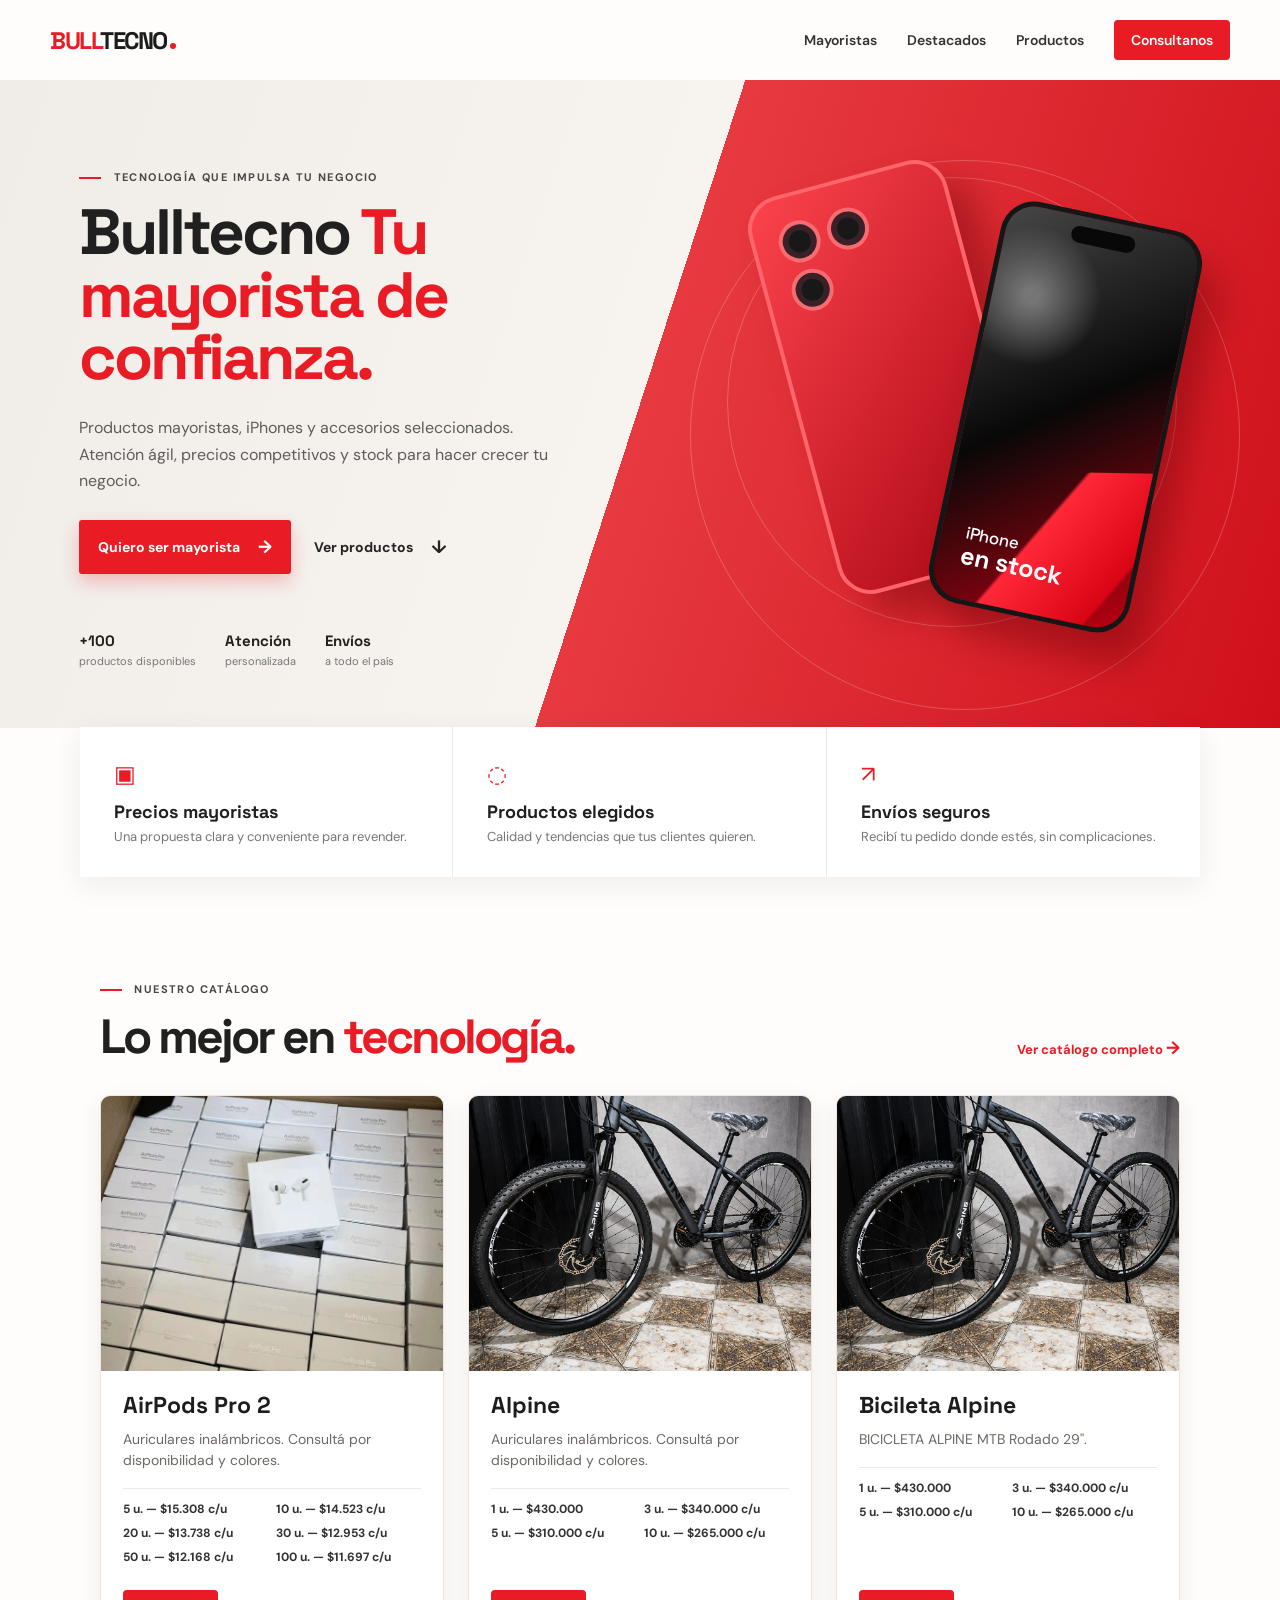
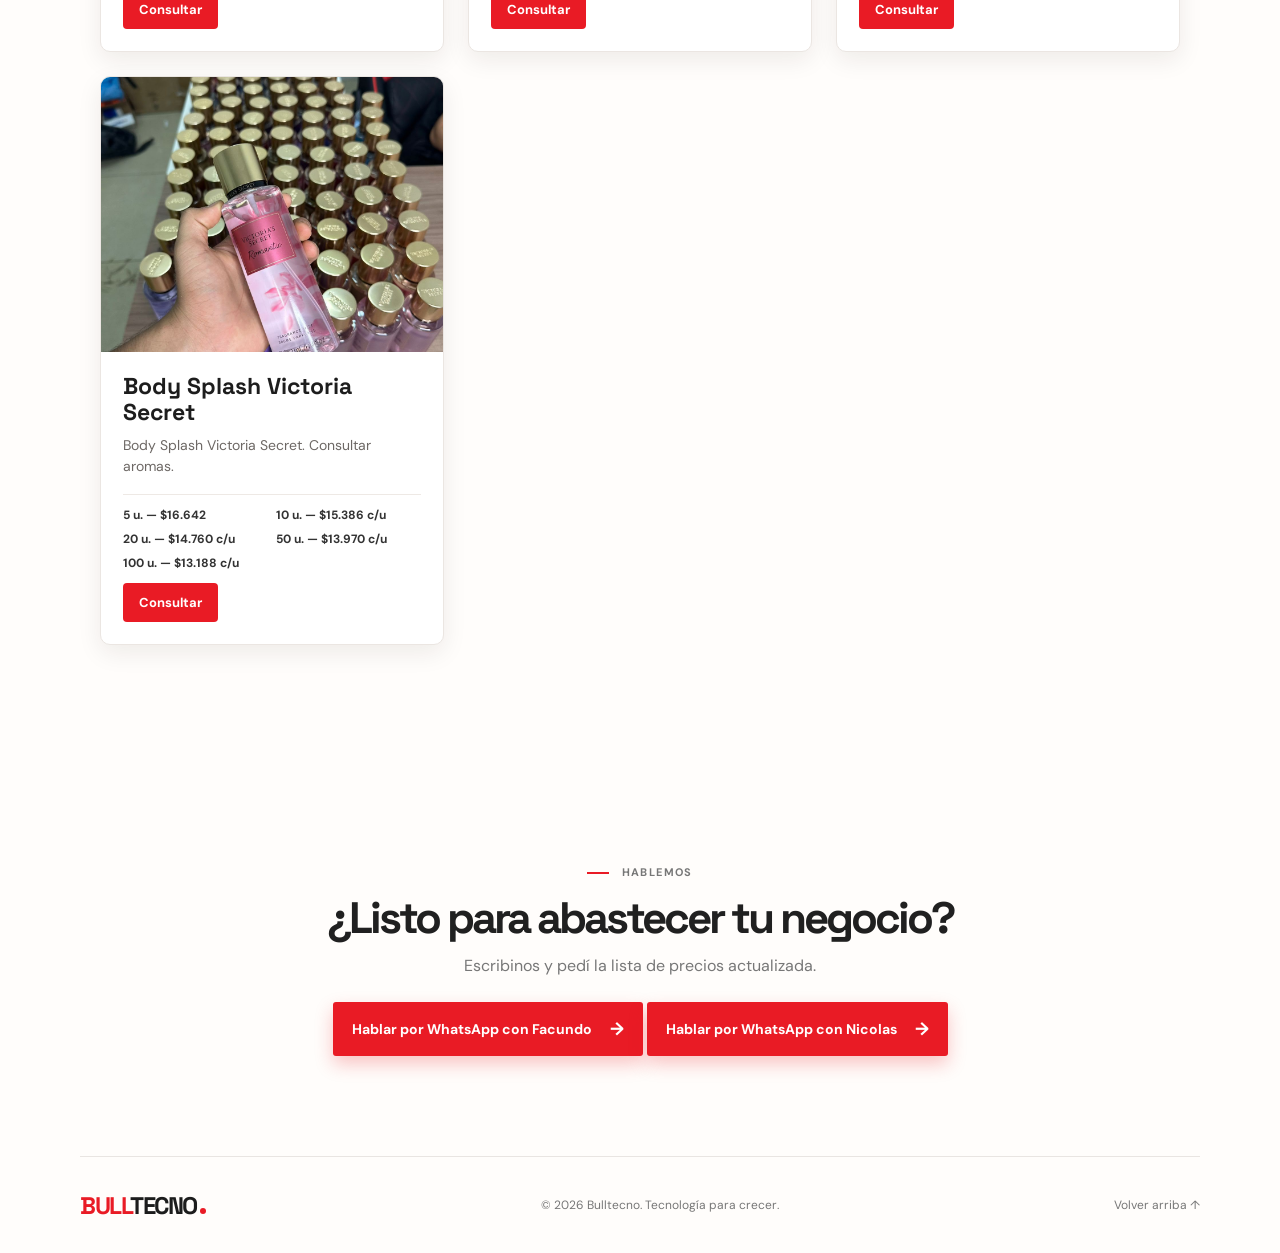
==== index.html @ eee0fa84 "Inicio pagina bultec" ====
<!doctype html>
<html lang="es">
  <head>
    <meta charset="UTF-8" />
    <meta name="viewport" content="width=device-width, initial-scale=1.0" />
    <meta name="description" content="Bulltecno: tecnología e iPhones para mayoristas." />
    <title>Bulltecno | Tecnología mayorista</title>
    <link rel="preconnect" href="https://fonts.googleapis.com" />
    <link rel="preconnect" href="https://fonts.gstatic.com" crossorigin />
    <link href="https://fonts.googleapis.com/css2?family=DM+Sans:wght@400;500;600;700&family=Space+Grotesk:wght@500;600;700&display=swap" rel="stylesheet" />
    <link rel="stylesheet" href="styles.css" />
    <style>
      .category-grid > .category { display: none; }
      .product-space-grid { display: grid; grid-template-columns: repeat(3, 1fr); gap: 18px; }
      .product-space { min-height: 285px; padding: 23px; position: relative; overflow: hidden; color: white; text-decoration: none; border-radius: 4px; }
      .red-space { background: #e91b25; } .dark-space { background: #222; } .light-space { background: #eee9e4; color: #202020; }
      .product-space > span { font: 600 13px "Space Grotesk"; opacity: .72; }
      .photo-space { position: absolute; right: 42px; top: 45px; width: 130px; height: 132px; border: 1px dashed currentColor; border-radius: 5px; display: grid; place-items: center; text-align: center; font: 700 12px/1.35 "Space Grotesk"; letter-spacing: .7px; opacity: .75; }
      .light-space .photo-space { background: #e4ded9; }
      .product-space h3 { font: 700 27px "Space Grotesk"; position: absolute; bottom: 51px; margin: 0; }
      .product-space p { position: absolute; bottom: 28px; margin: 0; font-size: 12px; opacity: .8; }
      .product-space b { position: absolute; right: 20px; bottom: 24px; font-size: 18px; }
      .large-placeholder { position: absolute; right: 17%; top: 93px; width: 250px; height: 230px; border: 2px dashed #ffffffb8; border-radius: 6px; display: grid; place-items: center; text-align: center; color: white; font: 500 17px/1.5 "Space Grotesk"; letter-spacing: 1px; z-index: 1; }
      .large-placeholder strong { font-size: 21px; }
      @media (max-width: 750px) { .product-space-grid { grid-template-columns: 1fr; } .product-space { min-height: 230px; } .large-placeholder { right: 17%; top: 53px; width: 205px; height: 190px; font-size: 14px; } .large-placeholder strong { font-size: 17px; } }
    </style>
    <style>
      /* Tarjetas amplias de productos: imagen a la izquierda, datos y precios a la derecha. */
      .product-space-grid {
        grid-template-columns: 1fr;
        gap: 28px;
      }

      .product-space {
        min-height: 390px;
        padding: 28px;
        display: grid;
        grid-template-columns: minmax(280px, 42%) 1fr;
        grid-template-rows: auto 1fr auto;
        column-gap: 34px;
        align-items: start;
        border-radius: 10px;
      }

      .product-space > span {
        position: absolute;
        top: 20px;
        left: 22px;
        z-index: 2;
        background: #ffffff24;
        padding: 5px 9px;
        border-radius: 100px;
      }

      .product-image,
      .product-space .photo-space {
        position: static;
        grid-column: 1;
        grid-row: 1 / -1;
        width: 100%;
        height: 334px;
        margin: 0;
        object-fit: cover;
        object-position: center;
        border: 0;
        border-radius: 7px;
      }

      .product-space .photo-space {
        display: grid;
        background: #ffffff12;
        border: 1px dashed currentColor;
        place-items: center;
      }

      .product-space h3 {
        position: static;
        grid-column: 2;
        grid-row: 1;
        margin: 8px 0 16px;
        font-size: clamp(28px, 3vw, 42px);
        line-height: 1.05;
      }

      .product-space p {
        position: static;
        grid-column: 2;
        grid-row: 2;
        align-self: start;
        margin: 0;
        font-size: 16px;
        line-height: 1.85;
        white-space: pre-line;
        opacity: .92;
      }

      .product-space b {
        position: static;
        grid-column: 2;
        grid-row: 3;
        align-self: end;
        justify-self: start;
        padding: 12px 15px;
        background: #ffffff;
        color: #202020;
        border-radius: 4px;
        font-size: 14px;
      }

      .light-space b { background: #202020; color: white; }

      @media (max-width: 700px) {
        .product-space {
          min-height: 0;
          grid-template-columns: 1fr;
          grid-template-rows: auto auto auto auto;
          gap: 16px;
          padding: 20px;
        }
        .product-image,
        .product-space .photo-space { grid-column: 1; grid-row: 1; height: 270px; }
        .product-space h3 { grid-column: 1; grid-row: 2; margin: 0; font-size: 30px; }
        .product-space p { grid-column: 1; grid-row: 3; font-size: 15px; }
        .product-space b { grid-column: 1; grid-row: 4; }
      }
    </style>
    <style>
      /* Catálogo en formato tienda: imagen arriba, información debajo. */
      .product-space-grid { display: none; }
      .product-catalog-grid { grid-column: 1 / -1; display: grid; grid-template-columns: repeat(3, minmax(0, 1fr)); gap: 24px; }
      .store-product-card { min-width: 0; background: white; border: 1px solid #ebe6e2; border-radius: 10px; overflow: hidden; box-shadow: 0 8px 24px rgba(37, 24, 18, .08); transition: transform .2s ease, box-shadow .2s ease; }
      .store-product-card:hover { transform: translateY(-5px); box-shadow: 0 14px 32px rgba(37, 24, 18, .14); }
      .store-product-image-wrap { height: 275px; background: #f3f0ed; overflow: hidden; }
      .store-product-image { width: 100%; height: 100%; display: block; object-fit: cover; object-position: center; }
      .store-product-body { min-height: 280px; padding: 22px; display: flex; flex-direction: column; align-items: flex-start; }
      .store-product-body h3 { margin: 0 0 10px; font: 700 23px/1.1 "Space Grotesk", sans-serif; color: #1d1d1d; }
      .store-product-description { margin: 0 0 17px; color: #6d6865; font-size: 14px; line-height: 1.5; }
      .store-product-prices { width: 100%; padding: 12px 0; border-top: 1px solid #eee9e5; display: grid; grid-template-columns: 1fr 1fr; gap: 8px; color: #333; font-size: 12px; font-weight: 700; }
      .store-product-button { margin-top: auto; display: inline-flex; padding: 11px 16px; border-radius: 4px; background: #e91b25; color: white; text-decoration: none; font-size: 13px; font-weight: 700; }
      .store-product-empty .store-product-image-wrap { display: grid; place-items: center; background: #f4efeb; }
      .store-product-placeholder { width: 150px; height: 150px; display: grid; place-items: center; border: 1px dashed #9b928d; border-radius: 6px; color: #746c67; text-align: center; font: 700 12px/1.35 "Space Grotesk", sans-serif; letter-spacing: .8px; }
      @media (max-width: 900px) { .product-catalog-grid { grid-template-columns: repeat(2, minmax(0, 1fr)); } }
      @media (max-width: 600px) { .product-catalog-grid { grid-template-columns: 1fr; gap: 18px; } .store-product-image-wrap { height: 300px; } }
    </style>
  </head>
  <body>
    <header class="header">
      <a class="logo" href="#inicio" aria-label="Bulltecno, inicio"><span>BULL</span>TECNO<i></i></a>
      <button class="menu-button" aria-label="Abrir menú" aria-expanded="false">☰</button>
      <nav class="nav" aria-label="Navegación principal">
        <a href="#mayoristas">Mayoristas</a>
        <a href="#iphones">Destacados</a>
        <a href="#productos">Productos</a>
        <a class="nav-cta" href="#contacto">Consultanos</a>
      </nav>
    </header>

    <main id="inicio">
      <section class="hero">
        <div class="hero-copy">
          <p class="eyebrow"><span></span> TECNOLOGÍA QUE IMPULSA TU NEGOCIO</p>
          <h1>Bulltecno <em>Tu mayorista de confianza.</em></h1>
          <p class="hero-text">Productos mayoristas, iPhones y accesorios seleccionados. Atención ágil, precios competitivos y stock para hacer crecer tu negocio.</p>
          <div class="hero-actions">
            <a class="button button-primary" href="#contacto">Quiero ser mayorista <b>→</b></a>
            <a class="button button-link" href="#iphones">Ver productos <b>↓</b></a>
          </div>
          <div class="hero-notes">
            <div><strong>+100</strong><span>productos disponibles</span></div>
            <div><strong>Atención</strong><span>personalizada</span></div>
            <div><strong>Envíos</strong><span>a todo el país</span></div>
          </div>
        </div>
        <div class="hero-product" aria-label="iPhone rojo">
          <div class="orbit orbit-one"></div><div class="orbit orbit-two"></div>
          <div class="phone phone-back"><span class="camera c1"></span><span class="camera c2"></span><span class="camera c3"></span></div>
          <div class="phone phone-front"><div class="island"></div><div class="screen-glow"></div><div class="phone-label">iPhone<br /><strong>en stock</strong></div></div>
        </div>
      </section>

      <section class="benefits" id="mayoristas">
        <article><span class="benefit-icon">▣</span><h2>Precios mayoristas</h2><p>Una propuesta clara y conveniente para revender.</p></article>
        <article><span class="benefit-icon">◌</span><h2>Productos elegidos</h2><p>Calidad y tendencias que tus clientes quieren.</p></article>
        <article><span class="benefit-icon">↗</span><h2>Envíos seguros</h2><p>Recibí tu pedido donde estés, sin complicaciones.</p></article>
      </section>

      <section class="catalog" id="productos">
        <div class="section-heading"><p class="eyebrow"><span></span> NUESTRO CATÁLOGO</p><h2>Lo mejor en <em>tecnología.</em></h2></div>
        <a class="all-link" href="#contacto">Ver catálogo completo <b>→</b></a>
        <div class="category-grid">
          <div class="product-catalog-grid">
            <article class="store-product-card">
              <div class="store-product-image-wrap"><img src="img/airpod.jpeg" alt="AirPods Pro 2" class="store-product-image" /></div>
              <div class="store-product-body">
                <h3>AirPods Pro 2</h3>
                <p class="store-product-description">Auriculares inalámbricos. Consultá por disponibilidad y colores.</p>
                <div class="store-product-prices">
                  <span>5 u. — $15.308 c/u</span><span>10 u. — $14.523 c/u</span><span>20 u. — $13.738 c/u</span><span>30 u. — $12.953 c/u</span><span>50 u. — $12.168 c/u</span><span>100 u. — $11.697 c/u</span>
                </div>
                <a class="store-product-button" href="#contacto">Consultar</a>
              </div>
            </article>

            <article class="store-product-card">
              <div class="store-product-image-wrap"><img src="img/Alpine.jpeg" alt="Alpine" class="store-product-image" /></div>
              <div class="store-product-body">
                <h3>Alpine</h3>
                <p class="store-product-description">Auriculares inalámbricos. Consultá por disponibilidad y colores.</p>
                <div class="store-product-prices">
                  <span>1 u. — $430.000</span><span>3 u. — $340.000 c/u</span><span>5 u. — $310.000 c/u</span><span>10 u. — $265.000 c/u</span>
                </div>
                <a class="store-product-button" href="#contacto">Consultar</a>
              </div>
            </article>

            <article class="store-product-card">
              <div class="store-product-image-wrap"><img src="img/Alpine.jpeg" alt="Alpine" class="store-product-image" /></div>
              <div class="store-product-body">
                <h3>Bicileta Alpine</h3>
                <p class="store-product-description">BICICLETA ALPINE MTB Rodado 29''.</p>
                <div class="store-product-prices">
                  <span>1 u. — $430.000</span><span>3 u. — $340.000 c/u</span><span>5 u. — $310.000 c/u</span><span>10 u. — $265.000 c/u</span>
                </div>
                <a class="store-product-button" href="#contacto">Consultar</a>
              </div>
            </article>
            
            <article class="store-product-card">
              <div class="store-product-image-wrap"><img src="img/body.jpeg" alt="Body Splash Victoria Secret" class="store-product-image" /></div>
              <div class="store-product-body">
                <h3>Body Splash Victoria Secret</h3>
                <p class="store-product-description">Body Splash Victoria Secret. Consultar aromas.</p>
                <div class="store-product-prices">
                  <span>5 u. — $16.642</span><span>10 u. — $15.386 c/u</span><span>20 u. — $14.760 c/u</span><span>50 u. — $13.970 c/u</span><span>100 u. — $13.188 c/u</span>
                </div>
                <a class="store-product-button" href="#contacto">Consultar</a>
              </div>
            </article>
          </div>
          <a class="category category-red" href="#iphones"><span class="category-number">01</span><div class="mini-phone"><i></i><i></i></div><h3>iPhones</h3><p>Modelos nuevos y usados</p><b>Explorar →</b></a>
          <a class="category category-dark" href="#contacto"><span class="category-number">02</span><div class="buds"><i></i><i></i></div><h3>Accesorios</h3><p>Todo para complementar</p><b>Explorar →</b></a>
          <a class="category category-light" href="#contacto"><span class="category-number">03</span><div class="watch">12:45</div><h3>Smartwatch</h3><p>Estilo y conectividad</p><b>Explorar →</b></a>
        </div>
      </section>


      <section class="contact" id="contacto">
        <p class="eyebrow"><span></span> HABLEMOS</p>
        <h2>¿Listo para abastecer tu negocio?</h2>
        <p>Escribinos y pedí la lista de precios actualizada.</p>
        <a class="button button-primary" href="https://wa.me/5493794638380" target="_blank" rel="noopener">Hablar por WhatsApp con Facundo <b>→</b></a>
        <a class="button button-primary" href="https://wa.me/5493794949990" target="_blank" rel="noopener">Hablar por WhatsApp con Nicolas <b>→</b></a>
      </section>
    </main>

    <footer><a class="logo" href="#inicio"><span>BULL</span>TECNO<i></i></a><p>© 2026 Bulltecno. Tecnología para crecer.</p><a href="#inicio">Volver arriba ↑</a></footer>
    <script src="script.js"></script>
  </body>
</html>
---- styles.css ----
:root{--red:#e91b25;--black:#121212;--ink:#202020;--paper:#fffdfb;--soft:#f4f1ee}*{box-sizing:border-box}html{scroll-behavior:smooth}body{margin:0;font-family:"DM Sans",sans-serif;color:var(--ink);background:var(--paper)}.header{height:80px;display:flex;align-items:center;justify-content:space-between;max-width:1240px;margin:auto;padding:0 30px}.logo{font:700 24px "Space Grotesk",sans-serif;color:#1c1c1c;text-decoration:none;letter-spacing:-1.5px;position:relative}.logo span{color:var(--red)}.logo i{width:6px;height:6px;background:var(--red);border-radius:100%;display:inline-block;margin-left:3px}.nav{display:flex;gap:30px;align-items:center}.nav a{font-size:14px;text-decoration:none;color:#333;font-weight:600}.nav .nav-cta{padding:11px 17px;background:var(--red);color:white;border-radius:4px}.menu-button{display:none;border:0;background:transparent;font-size:25px}.hero{min-height:560px;display:grid;grid-template-columns:1.03fr .97fr;overflow:hidden;background:linear-gradient(108deg,#f0ece8 0%,#f7f4f0 50%,#e73a40 50%,#cf101b 100%)}.hero-copy{max-width:610px;justify-self:end;padding:90px 90px 60px 30px}.eyebrow{font-size:11px;letter-spacing:1.4px;font-weight:700;margin:0 0 17px;color:#484848}.eyebrow span{width:22px;height:2px;background:var(--red);display:inline-block;vertical-align:middle;margin-right:8px}.hero h1,.section-heading h2,.iphone-copy h2,.contact h2{font:700 clamp(42px,5vw,70px)/.98 "Space Grotesk",sans-serif;letter-spacing:-3px;margin:0}.hero h1 em,.section-heading em,.iphone-copy em{font-style:normal;color:var(--red)}.hero-text{max-width:475px;color:#5e5c5b;line-height:1.65;font-size:16px;margin:26px 0}.hero-actions{display:flex;align-items:center;gap:23px}.button{display:inline-flex;align-items:center;gap:18px;text-decoration:none;font-weight:700;font-size:14px;padding:15px 19px;border-radius:3px}.button b,.all-link b,.category b{font-size:18px}.button-primary{background:var(--red);color:white;box-shadow:0 8px 18px #e91b2540}.button-link{color:#242424;padding-left:0}.hero-notes{display:flex;gap:29px;margin-top:57px}.hero-notes div{display:grid;gap:4px}.hero-notes strong{font:700 15px "Space Grotesk"}.hero-notes span{font-size:11px;color:#777}.hero-product{position:relative;min-height:560px}.orbit{position:absolute;border:1px solid #ffffff36;border-radius:50%;left:11%;top:15%;width:450px;height:450px}.orbit-two{inset:80px auto auto 5%;width:550px;height:550px}.phone{position:absolute;border-radius:34px;width:205px;height:410px;box-shadow:22px 27px 35px #64000766}.phone-back{background:linear-gradient(135deg,#fb434c,#a80412);transform:rotate(-15deg);top:92px;left:21%;border:4px solid #ff656a}.phone-front{background:linear-gradient(140deg,#242424,#050505);transform:rotate(12deg);top:132px;left:49%;border:5px solid #161616;overflow:hidden}.phone-front:after{content:"";position:absolute;width:150%;height:55%;left:-30%;bottom:-20%;background:linear-gradient(130deg,transparent 44%,#ff2839 45%,#d90414 70%,transparent 71%);transform:rotate(-11deg)}.island{position:absolute;top:10px;left:65px;width:65px;height:17px;background:#080808;border-radius:20px;z-index:1}.screen-glow{height:100%;background:radial-gradient(circle at 20% 22%,#767676 0 2%,transparent 20%),linear-gradient(145deg,#474747,#080808 48%,#ba0011)}.phone-label{z-index:2;position:absolute;left:24px;bottom:30px;color:white;font:500 17px/1.1 "Space Grotesk"}.phone-label strong{font-size:25px}.camera{position:absolute;width:42px;height:42px;border:4px solid #f86b70;border-radius:50%;background:#181818;box-shadow:inset 0 0 0 6px #392127}.c1{left:23px;top:25px}.c2{left:73px;top:25px}.c3{left:23px;top:75px}.stock-chip{position:absolute;z-index:3;bottom:89px;left:13%;padding:11px 15px;background:white;border-radius:3px;font-size:12px;font-weight:700;box-shadow:0 10px 25px #56000a55}.stock-chip span{color:#15a657;margin-right:5px}.benefits{max-width:1120px;margin:-1px auto 0;background:white;display:grid;grid-template-columns:repeat(3,1fr);box-shadow:0 8px 28px #23120812}.benefits article{padding:32px 34px;border-right:1px solid #ece9e7}.benefits article:last-child{border:0}.benefit-icon{font-size:23px;color:var(--red)}.benefits h2{font:700 18px "Space Grotesk";margin:11px 0 5px}.benefits p{margin:0;color:#777;font-size:13px}.catalog{max-width:1120px;margin:105px auto;padding:0 20px;display:grid;grid-template-columns:1fr auto;gap:35px}.section-heading h2{font-size:48px}.all-link{align-self:end;text-decoration:none;color:var(--red);font-weight:700;font-size:13px}.category-grid{grid-column:1/-1;display:grid;grid-template-columns:repeat(3,1fr);gap:18px}.category{min-height:285px;padding:23px;position:relative;overflow:hidden;color:white;text-decoration:none;border-radius:4px}.category-red{background:var(--red)}.category-dark{background:#222}.category-light{background:#eee9e4;color:#202020}.category-number{font:600 13px "Space Grotesk";opacity:.72}.category h3{font:700 27px "Space Grotesk";position:absolute;bottom:51px;margin:0}.category p{position:absolute;bottom:28px;margin:0;font-size:12px;opacity:.8}.category b{position:absolute;right:20px;bottom:24px}.mini-phone{position:absolute;right:55px;top:40px;width:90px;height:167px;border:4px solid #ff888d;border-radius:17px;background:#b40613;transform:rotate(14deg)}.mini-phone i{position:absolute;width:27px;height:27px;border:3px solid #ff7e85;background:#241819;border-radius:50%;left:11px;top:11px}.mini-phone i+ i{left:44px}.buds i{position:absolute;width:46px;height:93px;border-radius:25px 25px 19px 19px;background:#f4f4f4;right:101px;top:54px;transform:rotate(20deg)}.buds i+i{right:52px;top:41px;transform:rotate(-19deg)}.watch{position:absolute;right:71px;top:75px;background:#151515;color:#f2f2f2;border:9px solid #cd443d;width:99px;height:110px;border-radius:26px;text-align:center;padding-top:35px;font:700 19px "Space Grotesk"}.iphone-section{background:#181818;min-height:440px;display:grid;grid-template-columns:1fr 1fr;color:white}.iphone-visual{position:relative;overflow:hidden}.circle{position:absolute;width:410px;height:410px;border-radius:50%;background:var(--red);right:10%;top:35px}.small-phone{position:absolute;width:165px;height:326px;right:23%;top:56px;background:linear-gradient(145deg,#f63c46,#a70210);border:4px solid #ff777c;border-radius:29px;transform:rotate(13deg);box-shadow:25px 20px 25px #0007}.small-phone i{width:36px;height:36px;position:absolute;left:21px;top:21px;border:4px solid #ff777c;background:#222;border-radius:50%}.small-phone i+i{left:64px}.iphone-copy{padding:78px 20px 64px;max-width:520px}.eyebrow.light{color:#d3d3d3}.iphone-copy .eyebrow span{background:white}.iphone-copy h2{font-size:48px}.iphone-copy h2 em{color:#ff444c}.iphone-copy>p:not(.eyebrow){color:#b9b9b9;line-height:1.65;max-width:440px;margin:22px 0}.button-white{background:white;color:#242424}.contact{text-align:center;padding:100px 20px}.contact .eyebrow{margin-bottom:18px}.contact h2{font-size:44px}.contact>p{color:#777;margin:15px 0 26px}.contact small{display:block;color:#999;font-size:10px;margin-top:19px}footer{max-width:1120px;margin:auto;border-top:1px solid #e9e5e2;padding:28px 0;display:flex;justify-content:space-between;align-items:center}footer p,footer>a:last-child{color:#777;font-size:12px;text-decoration:none}@media(max-width:750px){.header{height:65px;padding:0 20px}.nav{display:none;position:absolute;top:64px;left:0;right:0;background:white;z-index:10;padding:22px;box-shadow:0 8px 15px #0002;flex-direction:column;align-items:stretch;gap:18px}.nav.open{display:flex}.menu-button{display:block}.hero{grid-template-columns:1fr;background:linear-gradient(155deg,#f0ece8 0%,#f7f4f0 65%,#e73a40 65%)}.hero-copy{padding:65px 25px 40px;justify-self:start}.hero h1{font-size:49px}.hero-product{min-height:400px}.phone{transform:scale(.82) rotate(-15deg);transform-origin:top left}.phone-front{transform:scale(.82) rotate(12deg);transform-origin:top left;left:47%}.orbit{left:0}.orbit-two{left:-12%}.stock-chip{bottom:35px}.benefits{margin:0;grid-template-columns:1fr}.benefits article{padding:24px;border-bottom:1px solid #ece9e7;border-right:0}.catalog{margin:70px auto;grid-template-columns:1fr}.section-heading h2{font-size:39px}.all-link{align-self:start}.category-grid{grid-template-columns:1fr}.category{min-height:230px}.iphone-section{grid-template-columns:1fr}.iphone-visual{height:315px;order:2}.iphone-copy{padding:62px 25px}.iphone-copy h2,.contact h2{font-size:39px}.circle{width:300px;height:300px;top:27px}.small-phone{top:38px;right:22%;transform:scale(.8) rotate(13deg);transform-origin:top left}footer{margin:0 20px;gap:12px;flex-wrap:wrap}.hero-notes{gap:18px;margin-top:40px}}
.product-image {
  position: absolute;
  right: 23px;
  top: 27px;
  width: 480px;
  height: 480px;
  object-fit: contain;
  object-position: center;
  border-radius: 5px;
}
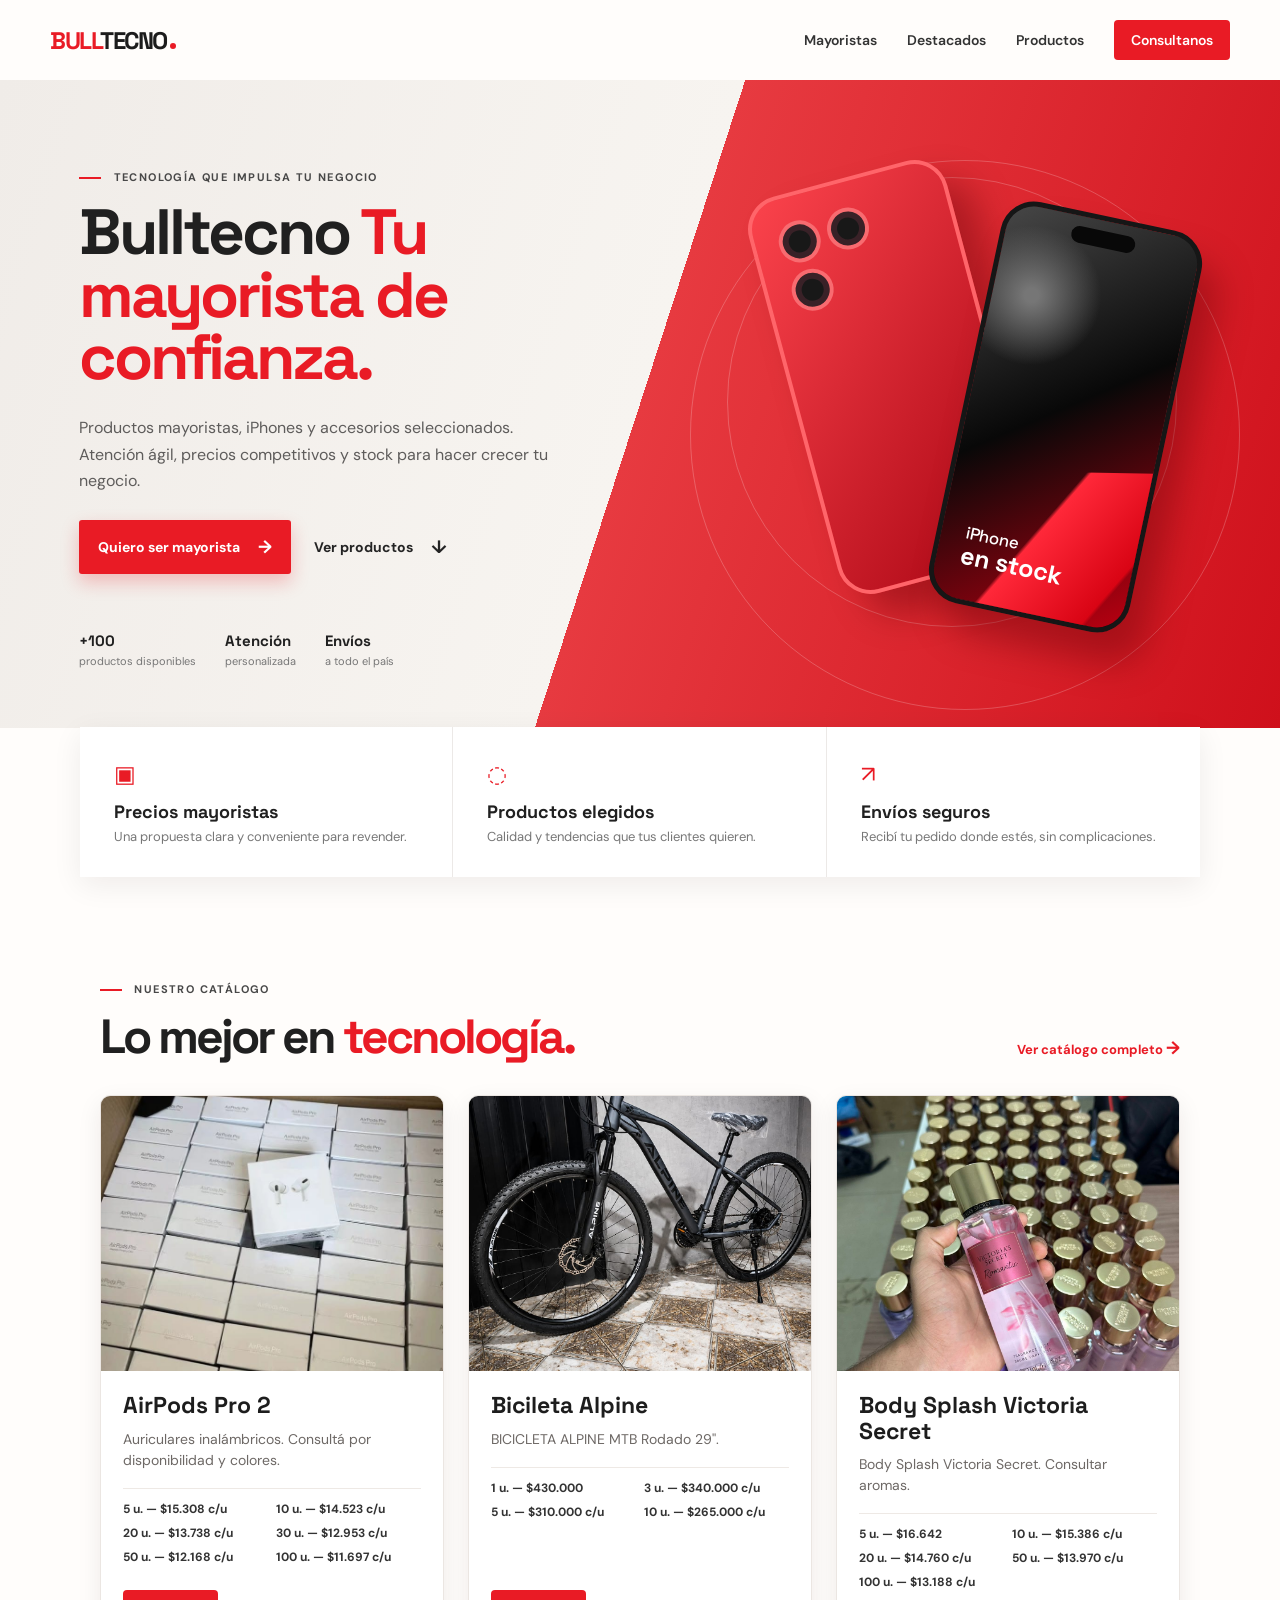
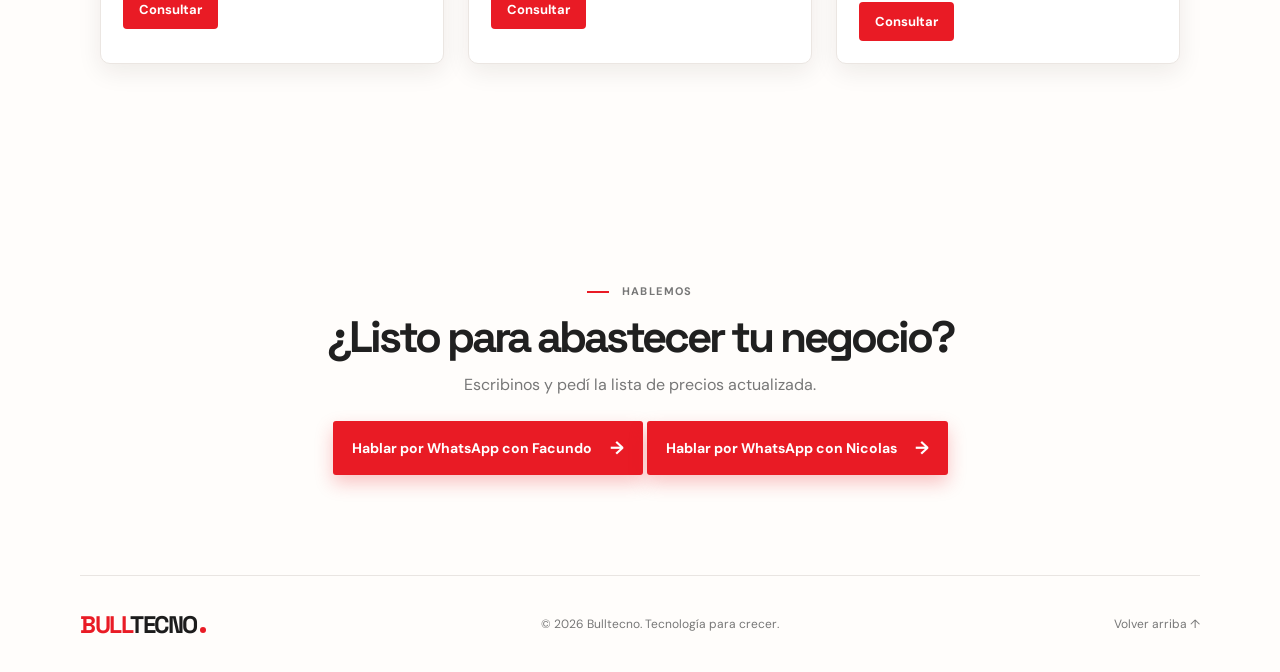
==== commit a8edc9e2: ""productos"" ====
--- a/index.html
+++ b/index.html
@@ -204,18 +204,6 @@
             <article class="store-product-card">
               <div class="store-product-image-wrap"><img src="img/Alpine.jpeg" alt="Alpine" class="store-product-image" /></div>
               <div class="store-product-body">
-                <h3>Alpine</h3>
-                <p class="store-product-description">Auriculares inalámbricos. Consultá por disponibilidad y colores.</p>
-                <div class="store-product-prices">
-                  <span>1 u. — $430.000</span><span>3 u. — $340.000 c/u</span><span>5 u. — $310.000 c/u</span><span>10 u. — $265.000 c/u</span>
-                </div>
-                <a class="store-product-button" href="#contacto">Consultar</a>
-              </div>
-            </article>
-
-            <article class="store-product-card">
-              <div class="store-product-image-wrap"><img src="img/Alpine.jpeg" alt="Alpine" class="store-product-image" /></div>
-              <div class="store-product-body">
                 <h3>Bicileta Alpine</h3>
                 <p class="store-product-description">BICICLETA ALPINE MTB Rodado 29''.</p>
                 <div class="store-product-prices">
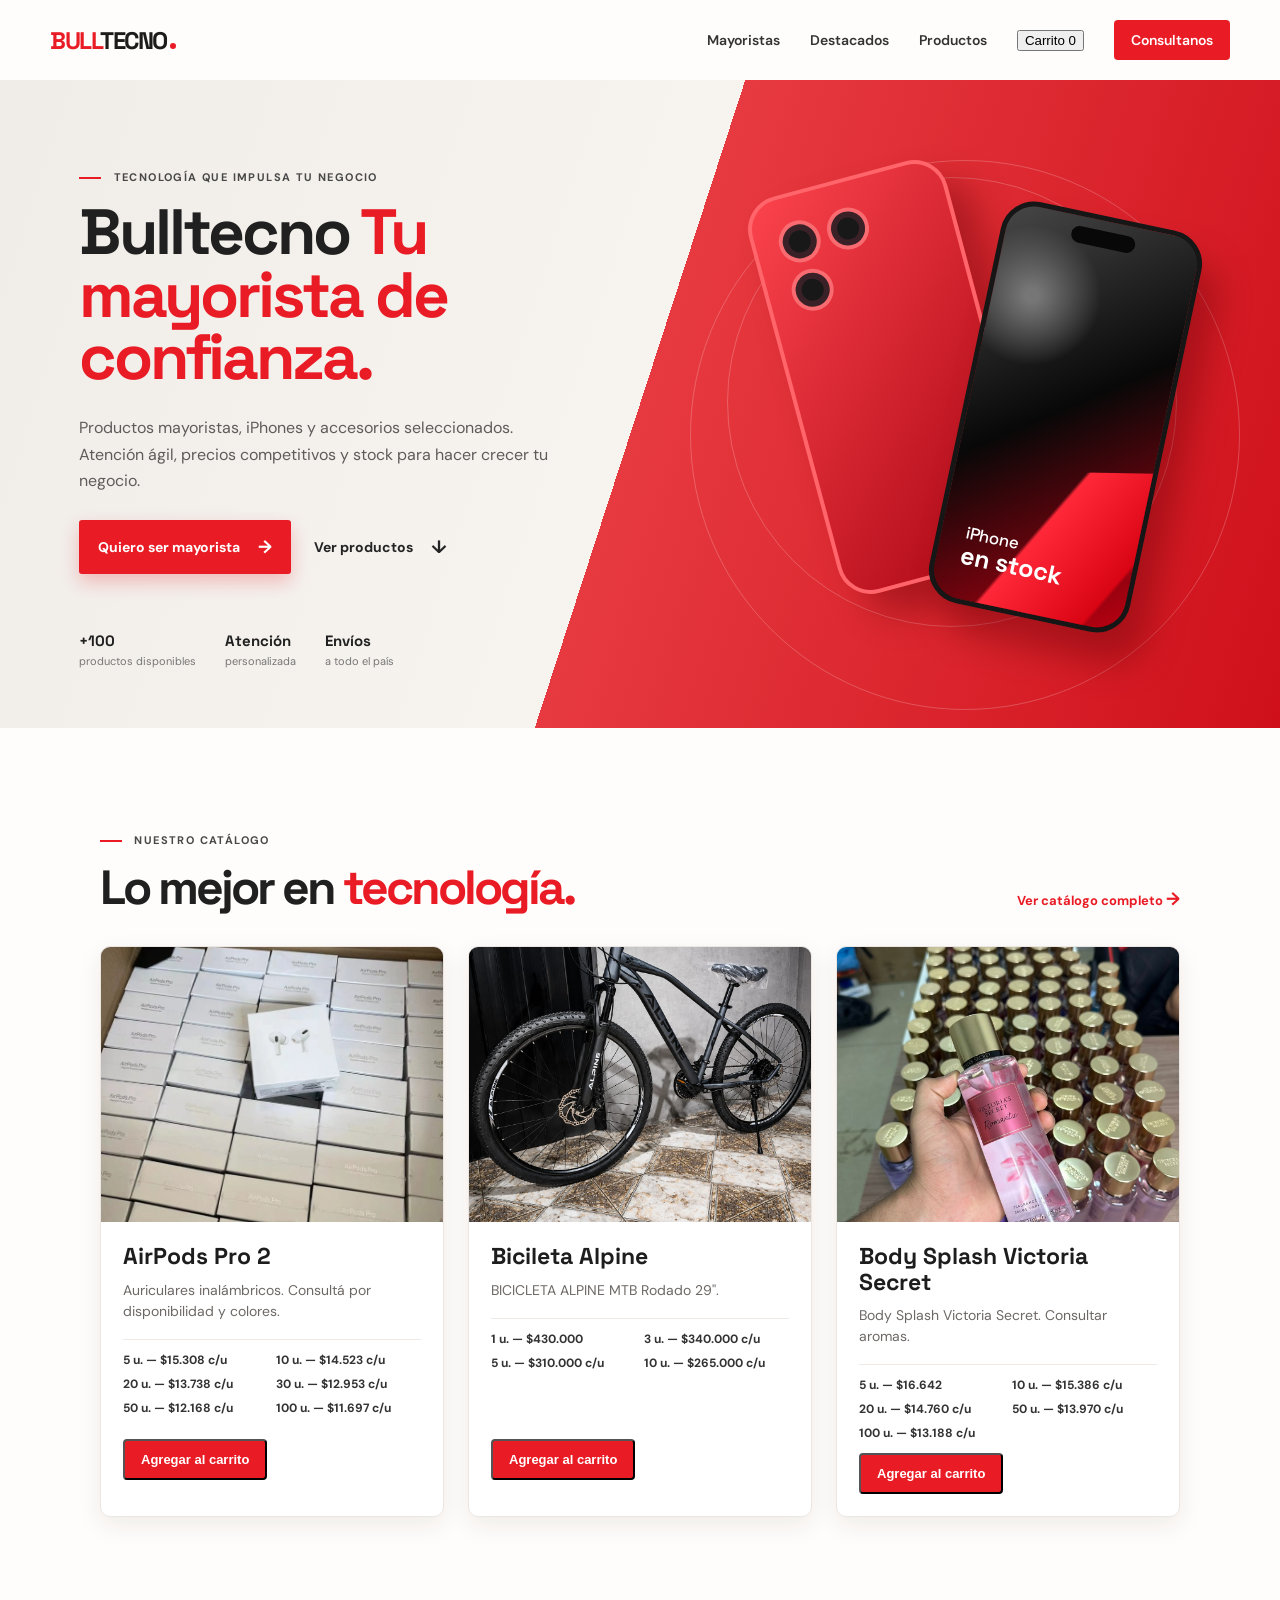
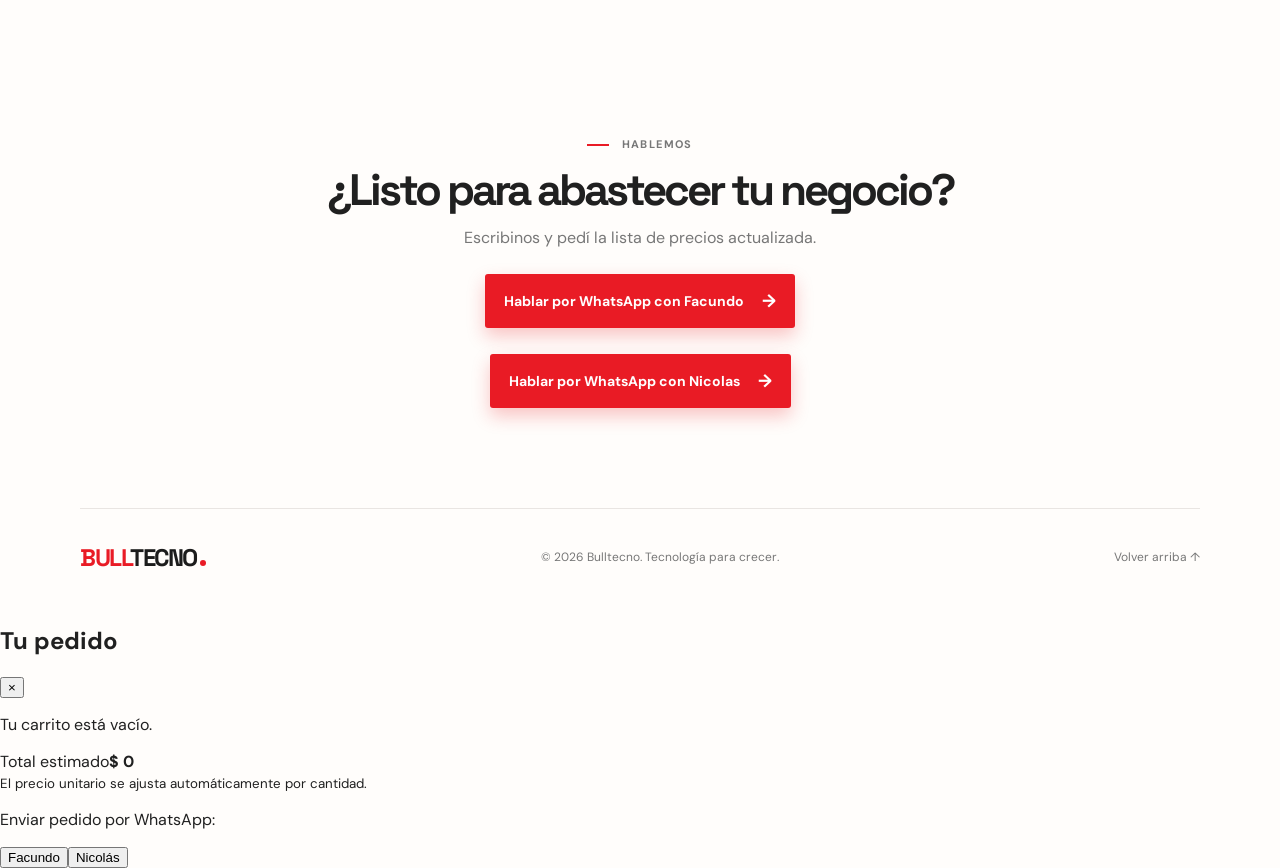
==== commit bebafdb4: "carrito" ====
--- a/index.html
+++ b/index.html
@@ -151,6 +151,7 @@
         <a href="#mayoristas">Mayoristas</a>
         <a href="#iphones">Destacados</a>
         <a href="#productos">Productos</a>
+        <button class="cart-trigger" id="cart-trigger" type="button" aria-label="Abrir carrito">Carrito <span id="cart-count">0</span></button>
         <a class="nav-cta" href="#contacto">Consultanos</a>
       </nav>
     </header>
@@ -178,12 +179,6 @@
         </div>
       </section>
 
-      <section class="benefits" id="mayoristas">
-        <article><span class="benefit-icon">▣</span><h2>Precios mayoristas</h2><p>Una propuesta clara y conveniente para revender.</p></article>
-        <article><span class="benefit-icon">◌</span><h2>Productos elegidos</h2><p>Calidad y tendencias que tus clientes quieren.</p></article>
-        <article><span class="benefit-icon">↗</span><h2>Envíos seguros</h2><p>Recibí tu pedido donde estés, sin complicaciones.</p></article>
-      </section>
-
       <section class="catalog" id="productos">
         <div class="section-heading"><p class="eyebrow"><span></span> NUESTRO CATÁLOGO</p><h2>Lo mejor en <em>tecnología.</em></h2></div>
         <a class="all-link" href="#contacto">Ver catálogo completo <b>→</b></a>
@@ -197,7 +192,7 @@
                 <div class="store-product-prices">
                   <span>5 u. — $15.308 c/u</span><span>10 u. — $14.523 c/u</span><span>20 u. — $13.738 c/u</span><span>30 u. — $12.953 c/u</span><span>50 u. — $12.168 c/u</span><span>100 u. — $11.697 c/u</span>
                 </div>
-                <a class="store-product-button" href="#contacto">Consultar</a>
+                <button class="store-product-button add-to-cart" type="button" data-product="AirPods Pro 2" data-minimum="5" data-prices="5:15308,10:14523,20:13738,30:12953,50:12168,100:11697">Agregar al carrito</button>
               </div>
             </article>
 
@@ -209,7 +204,7 @@
                 <div class="store-product-prices">
                   <span>1 u. — $430.000</span><span>3 u. — $340.000 c/u</span><span>5 u. — $310.000 c/u</span><span>10 u. — $265.000 c/u</span>
                 </div>
-                <a class="store-product-button" href="#contacto">Consultar</a>
+                <button class="store-product-button add-to-cart" type="button" data-product="Bicicleta Alpine" data-minimum="1" data-prices="1:430000,3:340000,5:310000,10:265000">Agregar al carrito</button>
               </div>
             </article>
             
@@ -221,7 +216,7 @@
                 <div class="store-product-prices">
                   <span>5 u. — $16.642</span><span>10 u. — $15.386 c/u</span><span>20 u. — $14.760 c/u</span><span>50 u. — $13.970 c/u</span><span>100 u. — $13.188 c/u</span>
                 </div>
-                <a class="store-product-button" href="#contacto">Consultar</a>
+                <button class="store-product-button add-to-cart" type="button" data-product="Body Splash Victoria Secret" data-minimum="5" data-prices="5:16642,10:15386,20:14760,50:13970,100:13188">Agregar al carrito</button>
               </div>
             </article>
           </div>
@@ -237,11 +232,19 @@
         <h2>¿Listo para abastecer tu negocio?</h2>
         <p>Escribinos y pedí la lista de precios actualizada.</p>
         <a class="button button-primary" href="https://wa.me/5493794638380" target="_blank" rel="noopener">Hablar por WhatsApp con Facundo <b>→</b></a>
+        <p></p>
         <a class="button button-primary" href="https://wa.me/5493794949990" target="_blank" rel="noopener">Hablar por WhatsApp con Nicolas <b>→</b></a>
       </section>
     </main>
 
     <footer><a class="logo" href="#inicio"><span>BULL</span>TECNO<i></i></a><p>© 2026 Bulltecno. Tecnología para crecer.</p><a href="#inicio">Volver arriba ↑</a></footer>
+    <aside class="cart-panel" id="cart-panel" aria-hidden="true" aria-label="Carrito de compra">
+      <div class="cart-panel-header"><h2>Tu pedido</h2><button class="cart-close" id="cart-close" type="button" aria-label="Cerrar carrito">×</button></div>
+      <div class="cart-items" id="cart-items"><p class="cart-empty">Tu carrito está vacío.</p></div>
+      <div class="cart-summary"><div><span>Total estimado</span><strong id="cart-total">$0</strong></div><small>El precio unitario se ajusta automáticamente por cantidad.</small></div>
+      <div class="cart-checkout"><p>Enviar pedido por WhatsApp:</p><button class="checkout-button" type="button" data-phone="5493794638380">Facundo</button><button class="checkout-button checkout-secondary" type="button" data-phone="5493794949990">Nicolás</button></div>
+    </aside>
+    <div class="cart-overlay" id="cart-overlay"></div>
     <script src="script.js"></script>
   </body>
 </html>
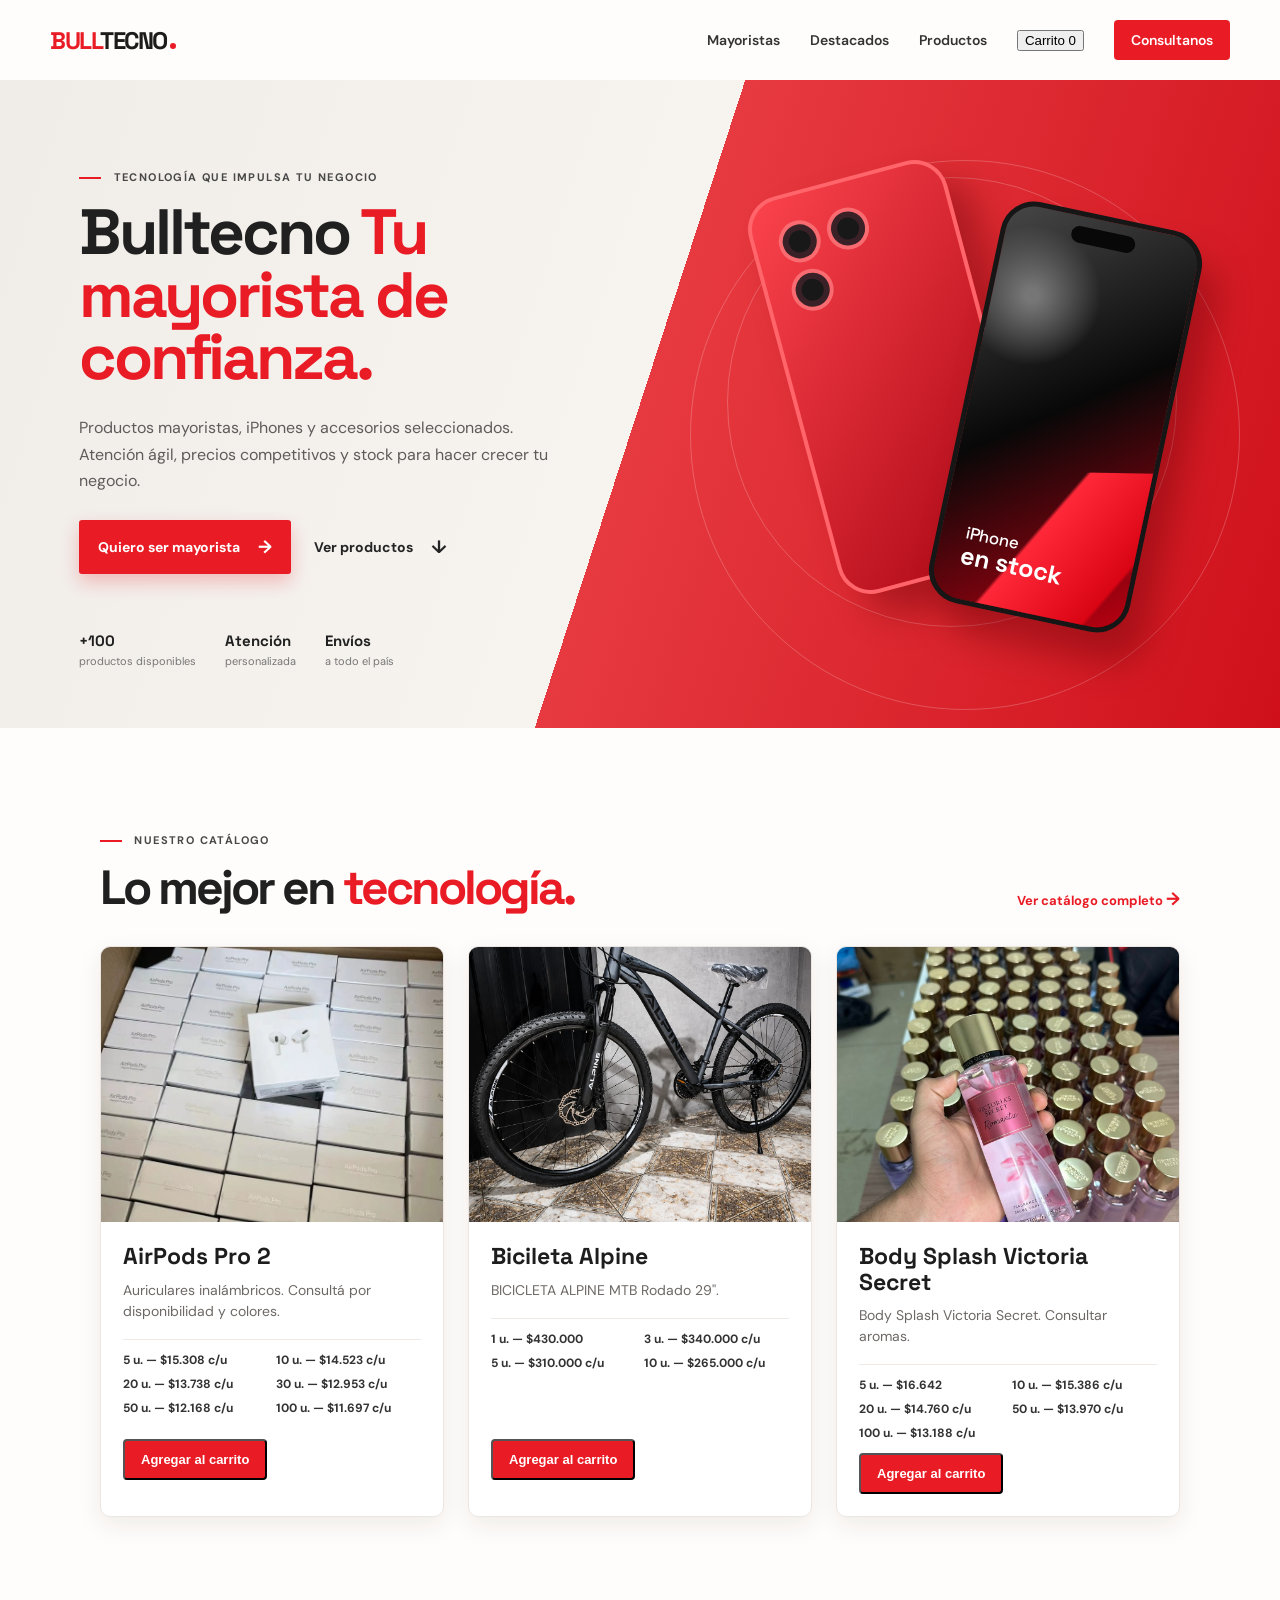
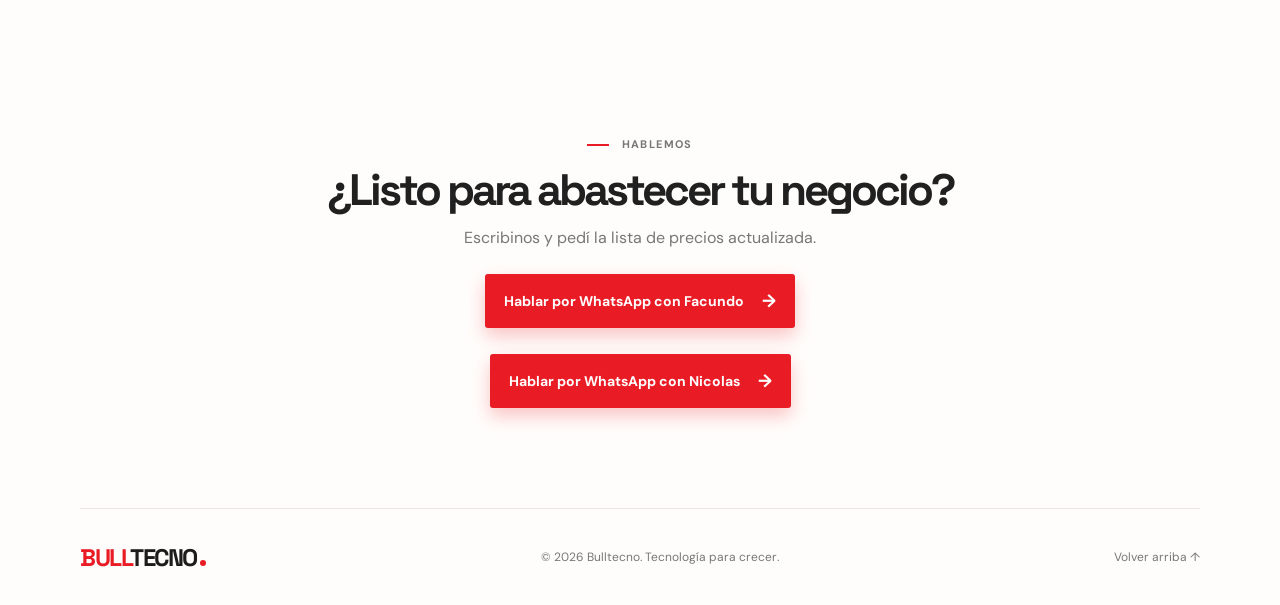
==== commit 99c27743: "carrito arreglado" ====
--- a/index.html
+++ b/index.html
@@ -142,6 +142,11 @@
       @media (max-width: 900px) { .product-catalog-grid { grid-template-columns: repeat(2, minmax(0, 1fr)); } }
       @media (max-width: 600px) { .product-catalog-grid { grid-template-columns: 1fr; gap: 18px; } .store-product-image-wrap { height: 300px; } }
     </style>
+    <style>
+      .cart-modal-overlay{position:fixed;inset:0;z-index:90;background:rgba(18,18,18,.52);opacity:0;visibility:hidden;transition:.2s ease}.cart-modal-overlay.is-open{opacity:1;visibility:visible}
+      .cart-modal{position:fixed;z-index:91;left:50%;top:50%;width:min(520px,calc(100% - 28px));max-height:min(730px,calc(100dvh - 28px));padding:24px;background:#fffdfb;border-radius:10px;box-shadow:0 24px 60px #0005;display:flex;flex-direction:column;transform:translate(-50%,-46%);opacity:0;visibility:hidden;transition:.2s ease}.cart-modal.is-open{transform:translate(-50%,-50%);opacity:1;visibility:visible}
+      .cart-modal-header{display:flex;align-items:center;justify-content:space-between;padding-bottom:16px;border-bottom:1px solid #e9e4e1}.cart-modal-header p{margin:0;color:#e91b25;font-size:10px;letter-spacing:1.2px;font-weight:700}.cart-modal-header h2{margin:3px 0 0;font:700 27px "Space Grotesk",sans-serif}.cart-modal-close{border:0;background:transparent;font-size:31px;line-height:1;cursor:pointer;color:#333}.cart-modal-items{overflow:auto;min-height:120px;padding:6px 0}.cart-empty{text-align:center;color:#777;margin:47px 0}.cart-item{display:grid;grid-template-columns:1fr auto;gap:10px;padding:15px 0;border-bottom:1px solid #eee9e5}.cart-item h3{margin:0 0 5px;font:700 16px "Space Grotesk",sans-serif}.cart-item-price{font-size:12px;color:#777}.cart-remove{border:0;background:transparent;color:#b82a31;cursor:pointer;font:700 12px "DM Sans",sans-serif}.cart-quantity{display:inline-flex;align-items:center;gap:8px;margin-top:10px;padding:3px;border:1px solid #ddd6d2;border-radius:4px}.cart-quantity button{width:25px;height:25px;border:0;border-radius:3px;background:#f3efeb;cursor:pointer;font-size:17px}.cart-quantity span{min-width:23px;text-align:center;font-size:13px;font-weight:700}.cart-modal-total{padding:16px 0;border-top:1px solid #e9e4e1}.cart-modal-total span{font-size:14px}.cart-modal-total strong{float:right;color:#e91b25;font:700 23px "Space Grotesk",sans-serif}.cart-modal-total small{display:block;clear:both;padding-top:7px;color:#777;font-size:11px}.cart-modal-actions{border-top:1px solid #e9e4e1;padding-top:15px}.cart-modal-actions p{margin:0 0 7px;font-size:13px;font-weight:700}.checkout-button{width:100%;margin-top:8px;border:0;border-radius:4px;padding:13px;background:#e91b25;color:white;cursor:pointer;font:700 14px "DM Sans",sans-serif}.checkout-secondary{background:#202020}.add-toast{position:fixed;z-index:100;left:50%;bottom:24px;display:flex;align-items:center;gap:10px;padding:13px 16px;background:#202020;color:white;border-radius:5px;box-shadow:0 10px 30px #0004;font-size:14px;transform:translate(-50%,120px);opacity:0;transition:.22s ease}.add-toast.is-visible{transform:translate(-50%,0);opacity:1}.add-toast button{border:0;background:transparent;color:#ff7a80;cursor:pointer;font:700 13px "DM Sans",sans-serif}@media(max-width:520px){.cart-modal{padding:19px}.add-toast{width:calc(100% - 28px);justify-content:space-between;bottom:14px}}
+    </style>
   </head>
   <body>
     <header class="header">
@@ -151,7 +156,7 @@
         <a href="#mayoristas">Mayoristas</a>
         <a href="#iphones">Destacados</a>
         <a href="#productos">Productos</a>
-        <button class="cart-trigger" id="cart-trigger" type="button" aria-label="Abrir carrito">Carrito <span id="cart-count">0</span></button>
+        <button class="cart-trigger" id="cart-trigger" type="button" aria-label="Ver carrito">Carrito <span id="cart-count">0</span></button>
         <a class="nav-cta" href="#contacto">Consultanos</a>
       </nav>
     </header>
@@ -238,13 +243,14 @@
     </main>
 
     <footer><a class="logo" href="#inicio"><span>BULL</span>TECNO<i></i></a><p>© 2026 Bulltecno. Tecnología para crecer.</p><a href="#inicio">Volver arriba ↑</a></footer>
-    <aside class="cart-panel" id="cart-panel" aria-hidden="true" aria-label="Carrito de compra">
-      <div class="cart-panel-header"><h2>Tu pedido</h2><button class="cart-close" id="cart-close" type="button" aria-label="Cerrar carrito">×</button></div>
-      <div class="cart-items" id="cart-items"><p class="cart-empty">Tu carrito está vacío.</p></div>
-      <div class="cart-summary"><div><span>Total estimado</span><strong id="cart-total">$0</strong></div><small>El precio unitario se ajusta automáticamente por cantidad.</small></div>
-      <div class="cart-checkout"><p>Enviar pedido por WhatsApp:</p><button class="checkout-button" type="button" data-phone="5493794638380">Facundo</button><button class="checkout-button checkout-secondary" type="button" data-phone="5493794949990">Nicolás</button></div>
-    </aside>
-    <div class="cart-overlay" id="cart-overlay"></div>
+    <div class="cart-modal-overlay" id="cart-modal-overlay"></div>
+    <section class="cart-modal" id="cart-modal" aria-hidden="true" aria-label="Carrito de compra">
+      <div class="cart-modal-header"><div><p>MI PEDIDO</p><h2>Carrito</h2></div><button class="cart-modal-close" id="cart-modal-close" type="button" aria-label="Cerrar carrito">×</button></div>
+      <div class="cart-modal-items" id="cart-modal-items"><p class="cart-empty">Tu carrito está vacío.</p></div>
+      <div class="cart-modal-total"><span>Total estimado</span><strong id="cart-modal-total">$0</strong><small>El precio unitario se ajusta según la cantidad mayorista.</small></div>
+      <div class="cart-modal-actions"><p>Enviar pedido por WhatsApp:</p><button class="checkout-button" type="button" data-phone="5493794638380">Confirmar con Facundo</button><button class="checkout-button checkout-secondary" type="button" data-phone="5493794949990">Confirmar con Nicolás</button></div>
+    </section>
+    <div class="add-toast" id="add-toast" role="status">✓ Producto agregado al carrito <button type="button" id="toast-cart-button">Ver carrito</button></div>
     <script src="script.js"></script>
   </body>
 </html>
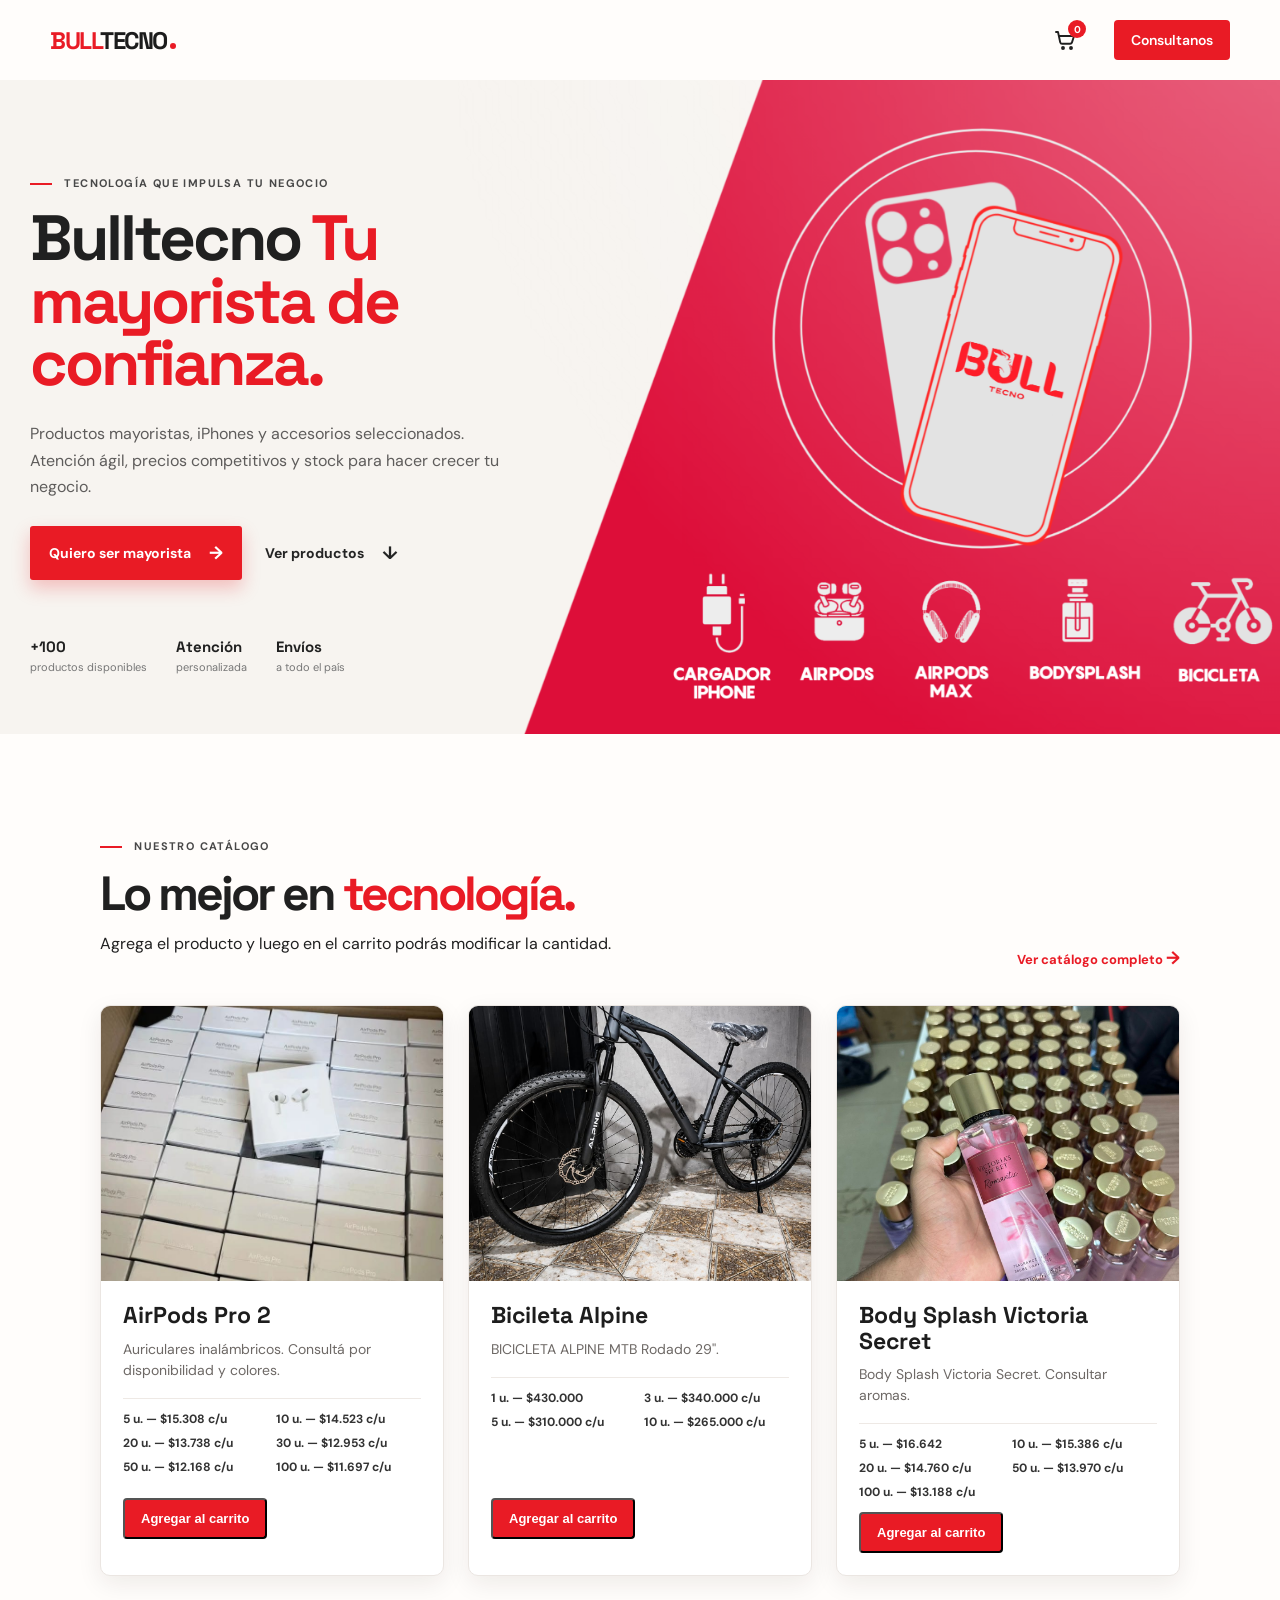
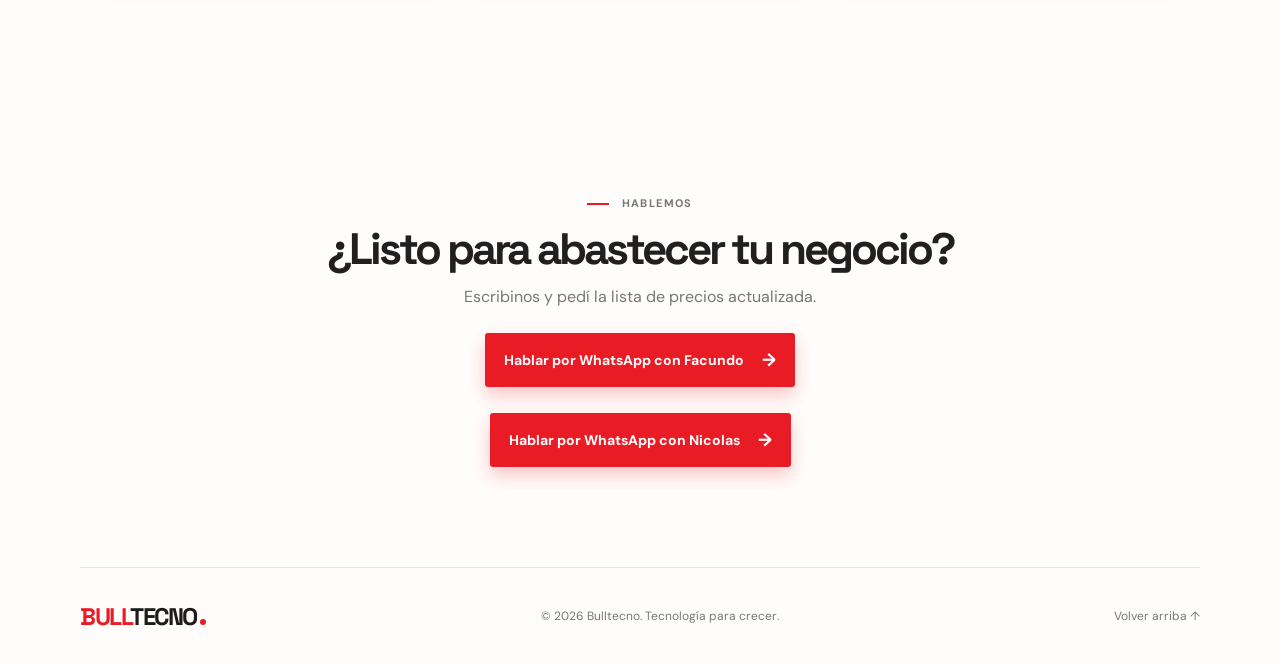
==== commit 89a601ae: "banner" ====
--- a/index.html
+++ b/index.html
@@ -147,18 +147,43 @@
       .cart-modal{position:fixed;z-index:91;left:50%;top:50%;width:min(520px,calc(100% - 28px));max-height:min(730px,calc(100dvh - 28px));padding:24px;background:#fffdfb;border-radius:10px;box-shadow:0 24px 60px #0005;display:flex;flex-direction:column;transform:translate(-50%,-46%);opacity:0;visibility:hidden;transition:.2s ease}.cart-modal.is-open{transform:translate(-50%,-50%);opacity:1;visibility:visible}
       .cart-modal-header{display:flex;align-items:center;justify-content:space-between;padding-bottom:16px;border-bottom:1px solid #e9e4e1}.cart-modal-header p{margin:0;color:#e91b25;font-size:10px;letter-spacing:1.2px;font-weight:700}.cart-modal-header h2{margin:3px 0 0;font:700 27px "Space Grotesk",sans-serif}.cart-modal-close{border:0;background:transparent;font-size:31px;line-height:1;cursor:pointer;color:#333}.cart-modal-items{overflow:auto;min-height:120px;padding:6px 0}.cart-empty{text-align:center;color:#777;margin:47px 0}.cart-item{display:grid;grid-template-columns:1fr auto;gap:10px;padding:15px 0;border-bottom:1px solid #eee9e5}.cart-item h3{margin:0 0 5px;font:700 16px "Space Grotesk",sans-serif}.cart-item-price{font-size:12px;color:#777}.cart-remove{border:0;background:transparent;color:#b82a31;cursor:pointer;font:700 12px "DM Sans",sans-serif}.cart-quantity{display:inline-flex;align-items:center;gap:8px;margin-top:10px;padding:3px;border:1px solid #ddd6d2;border-radius:4px}.cart-quantity button{width:25px;height:25px;border:0;border-radius:3px;background:#f3efeb;cursor:pointer;font-size:17px}.cart-quantity span{min-width:23px;text-align:center;font-size:13px;font-weight:700}.cart-modal-total{padding:16px 0;border-top:1px solid #e9e4e1}.cart-modal-total span{font-size:14px}.cart-modal-total strong{float:right;color:#e91b25;font:700 23px "Space Grotesk",sans-serif}.cart-modal-total small{display:block;clear:both;padding-top:7px;color:#777;font-size:11px}.cart-modal-actions{border-top:1px solid #e9e4e1;padding-top:15px}.cart-modal-actions p{margin:0 0 7px;font-size:13px;font-weight:700}.checkout-button{width:100%;margin-top:8px;border:0;border-radius:4px;padding:13px;background:#e91b25;color:white;cursor:pointer;font:700 14px "DM Sans",sans-serif}.checkout-secondary{background:#202020}.add-toast{position:fixed;z-index:100;left:50%;bottom:24px;display:flex;align-items:center;gap:10px;padding:13px 16px;background:#202020;color:white;border-radius:5px;box-shadow:0 10px 30px #0004;font-size:14px;transform:translate(-50%,120px);opacity:0;transition:.22s ease}.add-toast.is-visible{transform:translate(-50%,0);opacity:1}.add-toast button{border:0;background:transparent;color:#ff7a80;cursor:pointer;font:700 13px "DM Sans",sans-serif}@media(max-width:520px){.cart-modal{padding:19px}.add-toast{width:calc(100% - 28px);justify-content:space-between;bottom:14px}}
     </style>
+    <style>
+      .cart-quantity-input{width:46px;height:25px;padding:0 3px;border:0;background:transparent;text-align:center;font:700 13px "DM Sans",sans-serif;appearance:textfield;-moz-appearance:textfield}.cart-quantity-input::-webkit-inner-spin-button,.cart-quantity-input::-webkit-outer-spin-button{-webkit-appearance:none;margin:0}.cart-quantity-input:focus{outline:1px solid #e91b25;border-radius:3px}
+    </style>
+    <style>
+      /* El PNG ocupa toda la portada: la zona clara queda libre para el texto y la diagonal se conserva. */
+      .hero { position: relative; display: block; min-height: 560px; background: #f7f4f0; isolation: isolate; }
+      .hero-banner { position: absolute; inset: 0; z-index: -1; overflow: hidden; }
+      .hero-banner img { display: block; width: 100%; height: 100%; object-fit: cover; object-position: center; }
+      .hero-copy { width: min(52%, 610px); max-width: none; min-height: 560px; margin: 0 auto 0 max(30px, calc((100vw - 1240px) / 2)); padding: 96px 44px 60px 0; justify-self: auto; }
+      @media (max-width: 750px) {
+        .hero { min-height: 650px; }
+        .hero-banner img { object-position: 66% center; }
+        .hero-copy { width: 100%; min-height: 650px; margin: 0; padding: 70px 25px 40px; background: linear-gradient(90deg, rgba(255,255,255,.94) 0%, rgba(255,255,255,.76) 55%, rgba(255,255,255,.12) 100%); }
+      }
+    </style>
+    <style>
+      .mobile-cart-button{display:none;border:0;background:transparent;position:relative;align-items:center;justify-content:center;width:42px;height:42px;color:#202020;cursor:pointer}.mobile-cart-button svg{width:27px;height:27px;fill:none;stroke:currentColor;stroke-width:1.9;stroke-linecap:round;stroke-linejoin:round}.mobile-cart-button .cart-count{position:absolute;right:0;top:0;display:grid;place-items:center;min-width:18px;height:18px;padding:0 4px;border-radius:100px;background:#e91b25;color:white;font:700 10px "DM Sans",sans-serif}@media(max-width:750px){.header{justify-content:space-between}.header .menu-button,.header .nav{display:none!important}.mobile-cart-button{display:inline-flex}}
+    </style>
+    <style>
+      .desktop-cart-button{position:relative;display:inline-flex;align-items:center;justify-content:center;width:38px;height:38px;border:0;background:transparent;color:#202020;cursor:pointer}.desktop-cart-button svg{width:24px;height:24px;fill:none;stroke:currentColor;stroke-width:1.9;stroke-linecap:round;stroke-linejoin:round}.desktop-cart-button .cart-count{position:absolute;right:-2px;top:-1px;display:grid;place-items:center;min-width:18px;height:18px;padding:0 4px;border-radius:100px;background:#e91b25;color:white;font:700 10px "DM Sans",sans-serif}@media(max-width:750px){.desktop-cart-button{display:none}}
+    </style>
   </head>
   <body>
     <header class="header">
       <a class="logo" href="#inicio" aria-label="Bulltecno, inicio"><span>BULL</span>TECNO<i></i></a>
       <button class="menu-button" aria-label="Abrir menú" aria-expanded="false">☰</button>
       <nav class="nav" aria-label="Navegación principal">
-        <a href="#mayoristas">Mayoristas</a>
-        <a href="#iphones">Destacados</a>
-        <a href="#productos">Productos</a>
-        <button class="cart-trigger" id="cart-trigger" type="button" aria-label="Ver carrito">Carrito <span id="cart-count">0</span></button>
+        <button class="desktop-cart-button cart-trigger" type="button" aria-label="Ver carrito">
+          <svg viewBox="0 0 24 24" aria-hidden="true"><path d="M3 4h2l2.2 10.2a2 2 0 0 0 2 1.6h7.9a2 2 0 0 0 1.9-1.4L21 8H6.3"/><circle cx="10" cy="20" r="1"/><circle cx="18" cy="20" r="1"/></svg>
+          <span class="cart-count">0</span>
+        </button>
         <a class="nav-cta" href="#contacto">Consultanos</a>
       </nav>
+      <button class="mobile-cart-button" type="button" aria-label="Ver carrito">
+        <svg viewBox="0 0 24 24" aria-hidden="true"><path d="M3 4h2l2.2 10.2a2 2 0 0 0 2 1.6h7.9a2 2 0 0 0 1.9-1.4L21 8H6.3"/><circle cx="10" cy="20" r="1"/><circle cx="18" cy="20" r="1"/></svg>
+        <span class="cart-count">0</span>
+      </button>
     </header>
 
     <main id="inicio">
@@ -177,15 +202,14 @@
             <div><strong>Envíos</strong><span>a todo el país</span></div>
           </div>
         </div>
-        <div class="hero-product" aria-label="iPhone rojo">
-          <div class="orbit orbit-one"></div><div class="orbit orbit-two"></div>
-          <div class="phone phone-back"><span class="camera c1"></span><span class="camera c2"></span><span class="camera c3"></span></div>
-          <div class="phone phone-front"><div class="island"></div><div class="screen-glow"></div><div class="phone-label">iPhone<br /><strong>en stock</strong></div></div>
+        <!-- Reemplazá img/banner-principal.jpg por la imagen que diseñes para este espacio. -->
+        <div class="hero-banner">
+          <img src="img/bannerDiagonal.png" alt="Productos destacados Bulltecno" />
         </div>
       </section>
 
       <section class="catalog" id="productos">
-        <div class="section-heading"><p class="eyebrow"><span></span> NUESTRO CATÁLOGO</p><h2>Lo mejor en <em>tecnología.</em></h2></div>
+        <div class="section-heading"><p class="eyebrow"><span></span> NUESTRO CATÁLOGO</p><h2>Lo mejor en <em>tecnología.</em></h2><p>Agrega el producto y luego en el carrito podrás modificar la cantidad.</p></div>
         <a class="all-link" href="#contacto">Ver catálogo completo <b>→</b></a>
         <div class="category-grid">
           <div class="product-catalog-grid">
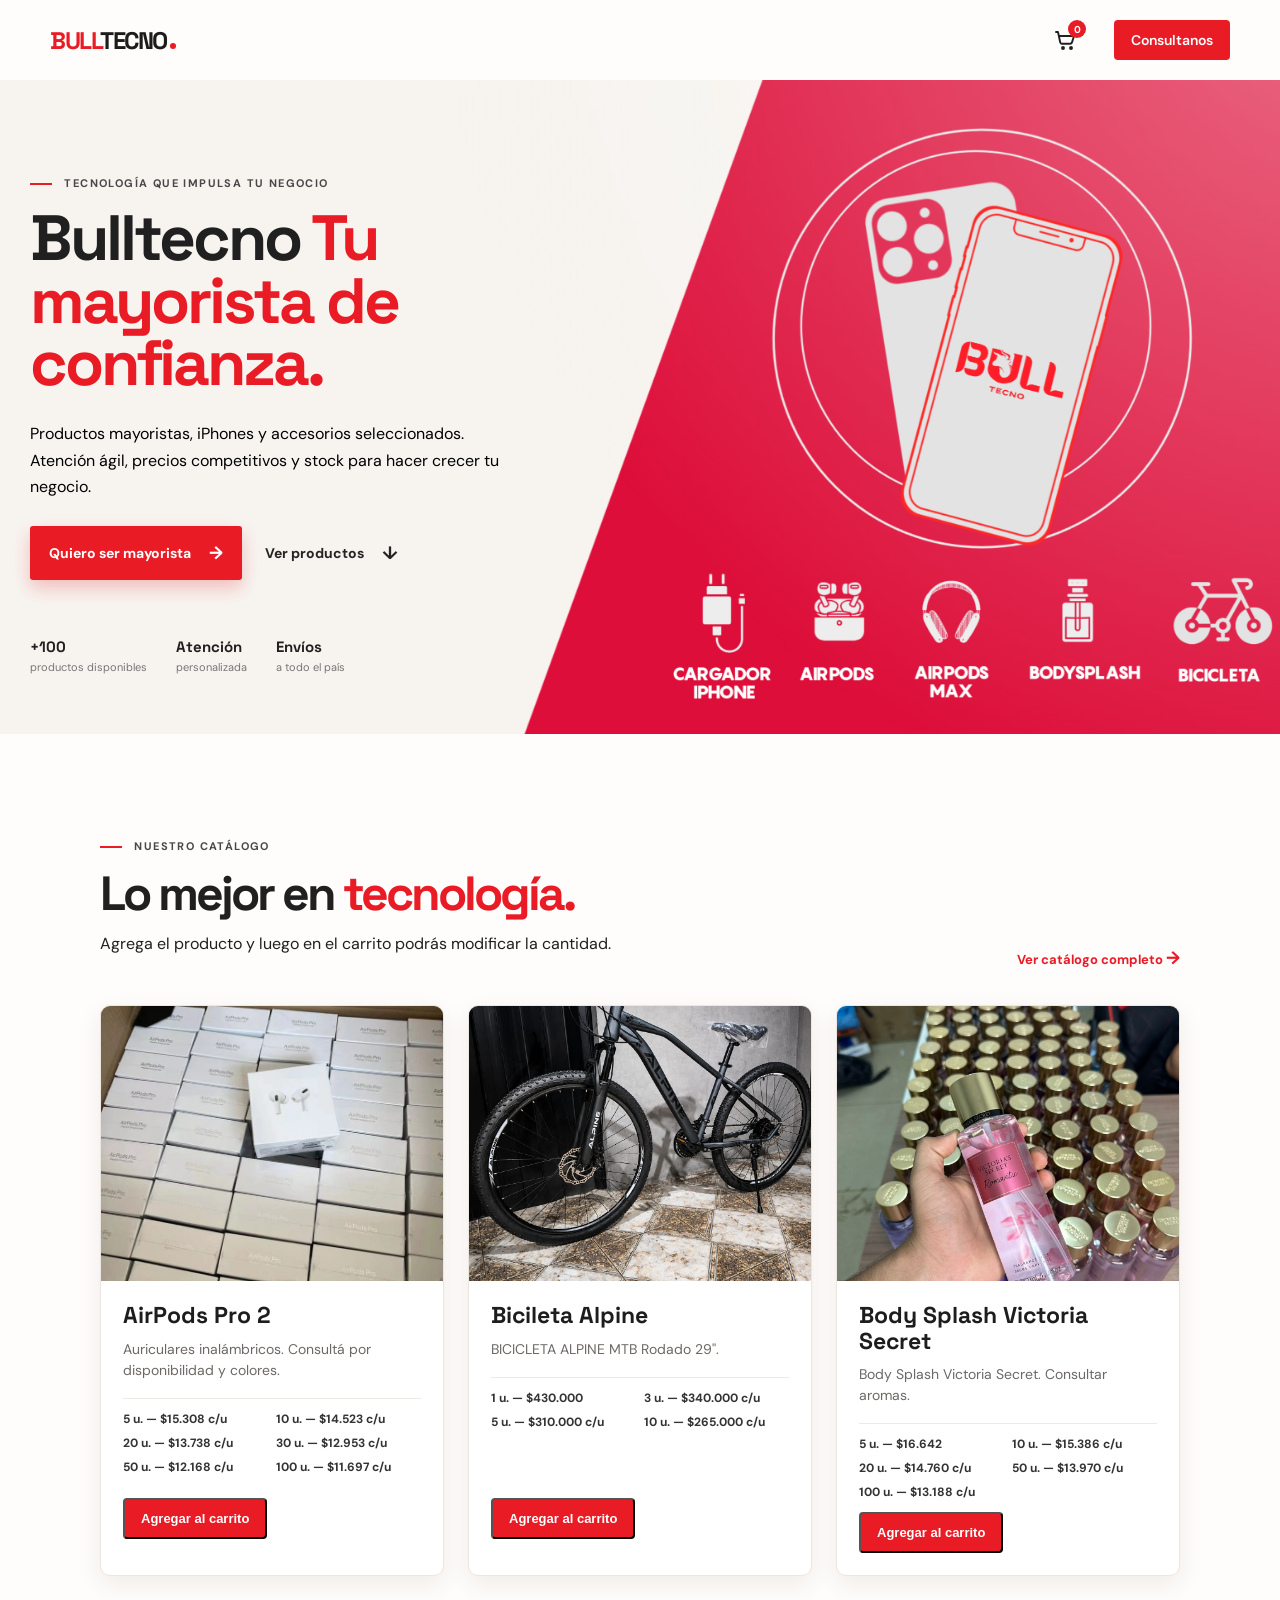
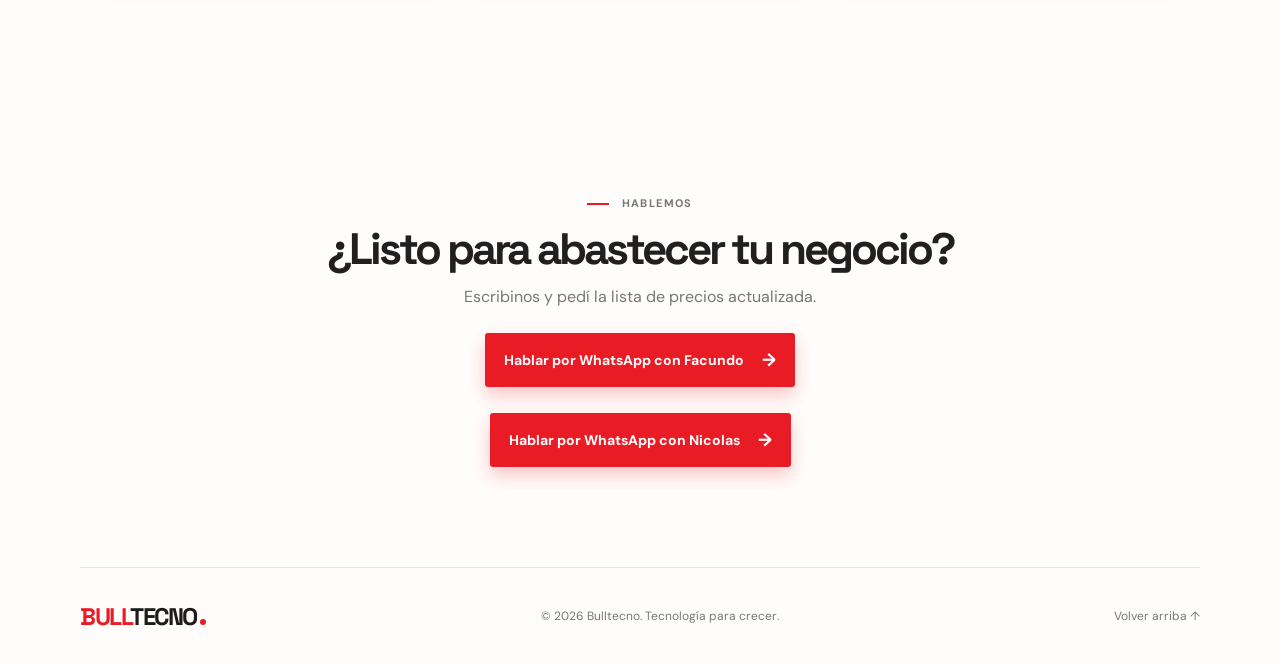
==== commit b1dfb7cb: "ver prods" ====
--- a/index.html
+++ b/index.html
@@ -194,7 +194,7 @@
           <p class="hero-text">Productos mayoristas, iPhones y accesorios seleccionados. Atención ágil, precios competitivos y stock para hacer crecer tu negocio.</p>
           <div class="hero-actions">
             <a class="button button-primary" href="#contacto">Quiero ser mayorista <b>→</b></a>
-            <a class="button button-link" href="#iphones">Ver productos <b>↓</b></a>
+            <a class="button button-link" href="#productos">Ver productos <b>↓</b></a>
           </div>
           <div class="hero-notes">
             <div><strong>+100</strong><span>productos disponibles</span></div>
@@ -202,7 +202,6 @@
             <div><strong>Envíos</strong><span>a todo el país</span></div>
           </div>
         </div>
-        <!-- Reemplazá img/banner-principal.jpg por la imagen que diseñes para este espacio. -->
         <div class="hero-banner">
           <img src="img/bannerDiagonal.png" alt="Productos destacados Bulltecno" />
         </div>
--- a/styles.css
+++ b/styles.css
@@ -1,4 +1,4 @@
-:root{--red:#e91b25;--black:#121212;--ink:#202020;--paper:#fffdfb;--soft:#f4f1ee}*{box-sizing:border-box}html{scroll-behavior:smooth}body{margin:0;font-family:"DM Sans",sans-serif;color:var(--ink);background:var(--paper)}.header{height:80px;display:flex;align-items:center;justify-content:space-between;max-width:1240px;margin:auto;padding:0 30px}.logo{font:700 24px "Space Grotesk",sans-serif;color:#1c1c1c;text-decoration:none;letter-spacing:-1.5px;position:relative}.logo span{color:var(--red)}.logo i{width:6px;height:6px;background:var(--red);border-radius:100%;display:inline-block;margin-left:3px}.nav{display:flex;gap:30px;align-items:center}.nav a{font-size:14px;text-decoration:none;color:#333;font-weight:600}.nav .nav-cta{padding:11px 17px;background:var(--red);color:white;border-radius:4px}.menu-button{display:none;border:0;background:transparent;font-size:25px}.hero{min-height:560px;display:grid;grid-template-columns:1.03fr .97fr;overflow:hidden;background:linear-gradient(108deg,#f0ece8 0%,#f7f4f0 50%,#e73a40 50%,#cf101b 100%)}.hero-copy{max-width:610px;justify-self:end;padding:90px 90px 60px 30px}.eyebrow{font-size:11px;letter-spacing:1.4px;font-weight:700;margin:0 0 17px;color:#484848}.eyebrow span{width:22px;height:2px;background:var(--red);display:inline-block;vertical-align:middle;margin-right:8px}.hero h1,.section-heading h2,.iphone-copy h2,.contact h2{font:700 clamp(42px,5vw,70px)/.98 "Space Grotesk",sans-serif;letter-spacing:-3px;margin:0}.hero h1 em,.section-heading em,.iphone-copy em{font-style:normal;color:var(--red)}.hero-text{max-width:475px;color:#5e5c5b;line-height:1.65;font-size:16px;margin:26px 0}.hero-actions{display:flex;align-items:center;gap:23px}.button{display:inline-flex;align-items:center;gap:18px;text-decoration:none;font-weight:700;font-size:14px;padding:15px 19px;border-radius:3px}.button b,.all-link b,.category b{font-size:18px}.button-primary{background:var(--red);color:white;box-shadow:0 8px 18px #e91b2540}.button-link{color:#242424;padding-left:0}.hero-notes{display:flex;gap:29px;margin-top:57px}.hero-notes div{display:grid;gap:4px}.hero-notes strong{font:700 15px "Space Grotesk"}.hero-notes span{font-size:11px;color:#777}.hero-product{position:relative;min-height:560px}.orbit{position:absolute;border:1px solid #ffffff36;border-radius:50%;left:11%;top:15%;width:450px;height:450px}.orbit-two{inset:80px auto auto 5%;width:550px;height:550px}.phone{position:absolute;border-radius:34px;width:205px;height:410px;box-shadow:22px 27px 35px #64000766}.phone-back{background:linear-gradient(135deg,#fb434c,#a80412);transform:rotate(-15deg);top:92px;left:21%;border:4px solid #ff656a}.phone-front{background:linear-gradient(140deg,#242424,#050505);transform:rotate(12deg);top:132px;left:49%;border:5px solid #161616;overflow:hidden}.phone-front:after{content:"";position:absolute;width:150%;height:55%;left:-30%;bottom:-20%;background:linear-gradient(130deg,transparent 44%,#ff2839 45%,#d90414 70%,transparent 71%);transform:rotate(-11deg)}.island{position:absolute;top:10px;left:65px;width:65px;height:17px;background:#080808;border-radius:20px;z-index:1}.screen-glow{height:100%;background:radial-gradient(circle at 20% 22%,#767676 0 2%,transparent 20%),linear-gradient(145deg,#474747,#080808 48%,#ba0011)}.phone-label{z-index:2;position:absolute;left:24px;bottom:30px;color:white;font:500 17px/1.1 "Space Grotesk"}.phone-label strong{font-size:25px}.camera{position:absolute;width:42px;height:42px;border:4px solid #f86b70;border-radius:50%;background:#181818;box-shadow:inset 0 0 0 6px #392127}.c1{left:23px;top:25px}.c2{left:73px;top:25px}.c3{left:23px;top:75px}.stock-chip{position:absolute;z-index:3;bottom:89px;left:13%;padding:11px 15px;background:white;border-radius:3px;font-size:12px;font-weight:700;box-shadow:0 10px 25px #56000a55}.stock-chip span{color:#15a657;margin-right:5px}.benefits{max-width:1120px;margin:-1px auto 0;background:white;display:grid;grid-template-columns:repeat(3,1fr);box-shadow:0 8px 28px #23120812}.benefits article{padding:32px 34px;border-right:1px solid #ece9e7}.benefits article:last-child{border:0}.benefit-icon{font-size:23px;color:var(--red)}.benefits h2{font:700 18px "Space Grotesk";margin:11px 0 5px}.benefits p{margin:0;color:#777;font-size:13px}.catalog{max-width:1120px;margin:105px auto;padding:0 20px;display:grid;grid-template-columns:1fr auto;gap:35px}.section-heading h2{font-size:48px}.all-link{align-self:end;text-decoration:none;color:var(--red);font-weight:700;font-size:13px}.category-grid{grid-column:1/-1;display:grid;grid-template-columns:repeat(3,1fr);gap:18px}.category{min-height:285px;padding:23px;position:relative;overflow:hidden;color:white;text-decoration:none;border-radius:4px}.category-red{background:var(--red)}.category-dark{background:#222}.category-light{background:#eee9e4;color:#202020}.category-number{font:600 13px "Space Grotesk";opacity:.72}.category h3{font:700 27px "Space Grotesk";position:absolute;bottom:51px;margin:0}.category p{position:absolute;bottom:28px;margin:0;font-size:12px;opacity:.8}.category b{position:absolute;right:20px;bottom:24px}.mini-phone{position:absolute;right:55px;top:40px;width:90px;height:167px;border:4px solid #ff888d;border-radius:17px;background:#b40613;transform:rotate(14deg)}.mini-phone i{position:absolute;width:27px;height:27px;border:3px solid #ff7e85;background:#241819;border-radius:50%;left:11px;top:11px}.mini-phone i+ i{left:44px}.buds i{position:absolute;width:46px;height:93px;border-radius:25px 25px 19px 19px;background:#f4f4f4;right:101px;top:54px;transform:rotate(20deg)}.buds i+i{right:52px;top:41px;transform:rotate(-19deg)}.watch{position:absolute;right:71px;top:75px;background:#151515;color:#f2f2f2;border:9px solid #cd443d;width:99px;height:110px;border-radius:26px;text-align:center;padding-top:35px;font:700 19px "Space Grotesk"}.iphone-section{background:#181818;min-height:440px;display:grid;grid-template-columns:1fr 1fr;color:white}.iphone-visual{position:relative;overflow:hidden}.circle{position:absolute;width:410px;height:410px;border-radius:50%;background:var(--red);right:10%;top:35px}.small-phone{position:absolute;width:165px;height:326px;right:23%;top:56px;background:linear-gradient(145deg,#f63c46,#a70210);border:4px solid #ff777c;border-radius:29px;transform:rotate(13deg);box-shadow:25px 20px 25px #0007}.small-phone i{width:36px;height:36px;position:absolute;left:21px;top:21px;border:4px solid #ff777c;background:#222;border-radius:50%}.small-phone i+i{left:64px}.iphone-copy{padding:78px 20px 64px;max-width:520px}.eyebrow.light{color:#d3d3d3}.iphone-copy .eyebrow span{background:white}.iphone-copy h2{font-size:48px}.iphone-copy h2 em{color:#ff444c}.iphone-copy>p:not(.eyebrow){color:#b9b9b9;line-height:1.65;max-width:440px;margin:22px 0}.button-white{background:white;color:#242424}.contact{text-align:center;padding:100px 20px}.contact .eyebrow{margin-bottom:18px}.contact h2{font-size:44px}.contact>p{color:#777;margin:15px 0 26px}.contact small{display:block;color:#999;font-size:10px;margin-top:19px}footer{max-width:1120px;margin:auto;border-top:1px solid #e9e5e2;padding:28px 0;display:flex;justify-content:space-between;align-items:center}footer p,footer>a:last-child{color:#777;font-size:12px;text-decoration:none}@media(max-width:750px){.header{height:65px;padding:0 20px}.nav{display:none;position:absolute;top:64px;left:0;right:0;background:white;z-index:10;padding:22px;box-shadow:0 8px 15px #0002;flex-direction:column;align-items:stretch;gap:18px}.nav.open{display:flex}.menu-button{display:block}.hero{grid-template-columns:1fr;background:linear-gradient(155deg,#f0ece8 0%,#f7f4f0 65%,#e73a40 65%)}.hero-copy{padding:65px 25px 40px;justify-self:start}.hero h1{font-size:49px}.hero-product{min-height:400px}.phone{transform:scale(.82) rotate(-15deg);transform-origin:top left}.phone-front{transform:scale(.82) rotate(12deg);transform-origin:top left;left:47%}.orbit{left:0}.orbit-two{left:-12%}.stock-chip{bottom:35px}.benefits{margin:0;grid-template-columns:1fr}.benefits article{padding:24px;border-bottom:1px solid #ece9e7;border-right:0}.catalog{margin:70px auto;grid-template-columns:1fr}.section-heading h2{font-size:39px}.all-link{align-self:start}.category-grid{grid-template-columns:1fr}.category{min-height:230px}.iphone-section{grid-template-columns:1fr}.iphone-visual{height:315px;order:2}.iphone-copy{padding:62px 25px}.iphone-copy h2,.contact h2{font-size:39px}.circle{width:300px;height:300px;top:27px}.small-phone{top:38px;right:22%;transform:scale(.8) rotate(13deg);transform-origin:top left}footer{margin:0 20px;gap:12px;flex-wrap:wrap}.hero-notes{gap:18px;margin-top:40px}}
+:root{--red:#e91b25;--black:#121212;--ink:#202020;--paper:#fffdfb;--soft:#f4f1ee}*{box-sizing:border-box}html{scroll-behavior:smooth}body{margin:0;font-family:"DM Sans",sans-serif;color:var(--ink);background:var(--paper)}.header{height:80px;display:flex;align-items:center;justify-content:space-between;max-width:1240px;margin:auto;padding:0 30px}.logo{font:700 24px "Space Grotesk",sans-serif;color:#1c1c1c;text-decoration:none;letter-spacing:-1.5px;position:relative}.logo span{color:var(--red)}.logo i{width:6px;height:6px;background:var(--red);border-radius:100%;display:inline-block;margin-left:3px}.nav{display:flex;gap:30px;align-items:center}.nav a{font-size:14px;text-decoration:none;color:#333;font-weight:600}.nav .nav-cta{padding:11px 17px;background:var(--red);color:white;border-radius:4px}.menu-button{display:none;border:0;background:transparent;font-size:25px}.hero{min-height:560px;display:grid;grid-template-columns:1.03fr .97fr;overflow:hidden;background:linear-gradient(108deg,#f0ece8 0%,#f7f4f0 50%,#e73a40 50%,#cf101b 100%)}.hero-copy{max-width:610px;justify-self:end;padding:90px 90px 60px 30px}.eyebrow{font-size:11px;letter-spacing:1.4px;font-weight:700;margin:0 0 17px;color:#484848}.eyebrow span{width:22px;height:2px;background:var(--red);display:inline-block;vertical-align:middle;margin-right:8px}.hero h1,.section-heading h2,.iphone-copy h2,.contact h2{font:700 clamp(42px,5vw,70px)/.98 "Space Grotesk",sans-serif;letter-spacing:-3px;margin:0}.hero h1 em,.section-heading em,.iphone-copy em{font-style:normal;color:var(--red)}.hero-text{max-width:475px;color:#000000;line-height:1.65;font-size:16px;margin:26px 0}.hero-actions{display:flex;align-items:center;gap:23px}.button{display:inline-flex;align-items:center;gap:18px;text-decoration:none;font-weight:700;font-size:14px;padding:15px 19px;border-radius:3px}.button b,.all-link b,.category b{font-size:18px}.button-primary{background:var(--red);color:white;box-shadow:0 8px 18px #e91b2540}.button-link{color:#242424;padding-left:0}.hero-notes{display:flex;gap:29px;margin-top:57px}.hero-notes div{display:grid;gap:4px}.hero-notes strong{font:700 15px "Space Grotesk"}.hero-notes span{font-size:11px;color:#777}.hero-product{position:relative;min-height:560px}.orbit{position:absolute;border:1px solid #ffffff36;border-radius:50%;left:11%;top:15%;width:450px;height:450px}.orbit-two{inset:80px auto auto 5%;width:550px;height:550px}.phone{position:absolute;border-radius:34px;width:205px;height:410px;box-shadow:22px 27px 35px #64000766}.phone-back{background:linear-gradient(135deg,#fb434c,#a80412);transform:rotate(-15deg);top:92px;left:21%;border:4px solid #ff656a}.phone-front{background:linear-gradient(140deg,#242424,#050505);transform:rotate(12deg);top:132px;left:49%;border:5px solid #161616;overflow:hidden}.phone-front:after{content:"";position:absolute;width:150%;height:55%;left:-30%;bottom:-20%;background:linear-gradient(130deg,transparent 44%,#ff2839 45%,#d90414 70%,transparent 71%);transform:rotate(-11deg)}.island{position:absolute;top:10px;left:65px;width:65px;height:17px;background:#080808;border-radius:20px;z-index:1}.screen-glow{height:100%;background:radial-gradient(circle at 20% 22%,#767676 0 2%,transparent 20%),linear-gradient(145deg,#474747,#080808 48%,#ba0011)}.phone-label{z-index:2;position:absolute;left:24px;bottom:30px;color:white;font:500 17px/1.1 "Space Grotesk"}.phone-label strong{font-size:25px}.camera{position:absolute;width:42px;height:42px;border:4px solid #f86b70;border-radius:50%;background:#181818;box-shadow:inset 0 0 0 6px #392127}.c1{left:23px;top:25px}.c2{left:73px;top:25px}.c3{left:23px;top:75px}.stock-chip{position:absolute;z-index:3;bottom:89px;left:13%;padding:11px 15px;background:white;border-radius:3px;font-size:12px;font-weight:700;box-shadow:0 10px 25px #56000a55}.stock-chip span{color:#15a657;margin-right:5px}.benefits{max-width:1120px;margin:-1px auto 0;background:white;display:grid;grid-template-columns:repeat(3,1fr);box-shadow:0 8px 28px #23120812}.benefits article{padding:32px 34px;border-right:1px solid #ece9e7}.benefits article:last-child{border:0}.benefit-icon{font-size:23px;color:var(--red)}.benefits h2{font:700 18px "Space Grotesk";margin:11px 0 5px}.benefits p{margin:0;color:#777;font-size:13px}.catalog{max-width:1120px;margin:105px auto;padding:0 20px;display:grid;grid-template-columns:1fr auto;gap:35px}.section-heading h2{font-size:48px}.all-link{align-self:end;text-decoration:none;color:var(--red);font-weight:700;font-size:13px}.category-grid{grid-column:1/-1;display:grid;grid-template-columns:repeat(3,1fr);gap:18px}.category{min-height:285px;padding:23px;position:relative;overflow:hidden;color:white;text-decoration:none;border-radius:4px}.category-red{background:var(--red)}.category-dark{background:#222}.category-light{background:#eee9e4;color:#202020}.category-number{font:600 13px "Space Grotesk";opacity:.72}.category h3{font:700 27px "Space Grotesk";position:absolute;bottom:51px;margin:0}.category p{position:absolute;bottom:28px;margin:0;font-size:12px;opacity:.8}.category b{position:absolute;right:20px;bottom:24px}.mini-phone{position:absolute;right:55px;top:40px;width:90px;height:167px;border:4px solid #ff888d;border-radius:17px;background:#b40613;transform:rotate(14deg)}.mini-phone i{position:absolute;width:27px;height:27px;border:3px solid #ff7e85;background:#241819;border-radius:50%;left:11px;top:11px}.mini-phone i+ i{left:44px}.buds i{position:absolute;width:46px;height:93px;border-radius:25px 25px 19px 19px;background:#f4f4f4;right:101px;top:54px;transform:rotate(20deg)}.buds i+i{right:52px;top:41px;transform:rotate(-19deg)}.watch{position:absolute;right:71px;top:75px;background:#151515;color:#f2f2f2;border:9px solid #cd443d;width:99px;height:110px;border-radius:26px;text-align:center;padding-top:35px;font:700 19px "Space Grotesk"}.iphone-section{background:#181818;min-height:440px;display:grid;grid-template-columns:1fr 1fr;color:white}.iphone-visual{position:relative;overflow:hidden}.circle{position:absolute;width:410px;height:410px;border-radius:50%;background:var(--red);right:10%;top:35px}.small-phone{position:absolute;width:165px;height:326px;right:23%;top:56px;background:linear-gradient(145deg,#f63c46,#a70210);border:4px solid #ff777c;border-radius:29px;transform:rotate(13deg);box-shadow:25px 20px 25px #0007}.small-phone i{width:36px;height:36px;position:absolute;left:21px;top:21px;border:4px solid #ff777c;background:#222;border-radius:50%}.small-phone i+i{left:64px}.iphone-copy{padding:78px 20px 64px;max-width:520px}.eyebrow.light{color:#d3d3d3}.iphone-copy .eyebrow span{background:white}.iphone-copy h2{font-size:48px}.iphone-copy h2 em{color:#ff444c}.iphone-copy>p:not(.eyebrow){color:#b9b9b9;line-height:1.65;max-width:440px;margin:22px 0}.button-white{background:white;color:#242424}.contact{text-align:center;padding:100px 20px}.contact .eyebrow{margin-bottom:18px}.contact h2{font-size:44px}.contact>p{color:#777;margin:15px 0 26px}.contact small{display:block;color:#999;font-size:10px;margin-top:19px}footer{max-width:1120px;margin:auto;border-top:1px solid #e9e5e2;padding:28px 0;display:flex;justify-content:space-between;align-items:center}footer p,footer>a:last-child{color:#777;font-size:12px;text-decoration:none}@media(max-width:750px){.header{height:65px;padding:0 20px}.nav{display:none;position:absolute;top:64px;left:0;right:0;background:white;z-index:10;padding:22px;box-shadow:0 8px 15px #0002;flex-direction:column;align-items:stretch;gap:18px}.nav.open{display:flex}.menu-button{display:block}.hero{grid-template-columns:1fr;background:linear-gradient(155deg,#f0ece8 0%,#f7f4f0 65%,#e73a40 65%)}.hero-copy{padding:65px 25px 40px;justify-self:start}.hero h1{font-size:49px}.hero-product{min-height:400px}.phone{transform:scale(.82) rotate(-15deg);transform-origin:top left}.phone-front{transform:scale(.82) rotate(12deg);transform-origin:top left;left:47%}.orbit{left:0}.orbit-two{left:-12%}.stock-chip{bottom:35px}.benefits{margin:0;grid-template-columns:1fr}.benefits article{padding:24px;border-bottom:1px solid #ece9e7;border-right:0}.catalog{margin:70px auto;grid-template-columns:1fr}.section-heading h2{font-size:39px}.all-link{align-self:start}.category-grid{grid-template-columns:1fr}.category{min-height:230px}.iphone-section{grid-template-columns:1fr}.iphone-visual{height:315px;order:2}.iphone-copy{padding:62px 25px}.iphone-copy h2,.contact h2{font-size:39px}.circle{width:300px;height:300px;top:27px}.small-phone{top:38px;right:22%;transform:scale(.8) rotate(13deg);transform-origin:top left}footer{margin:0 20px;gap:12px;flex-wrap:wrap}.hero-notes{gap:18px;margin-top:40px}}
 .product-image {
   position: absolute;
   right: 23px;
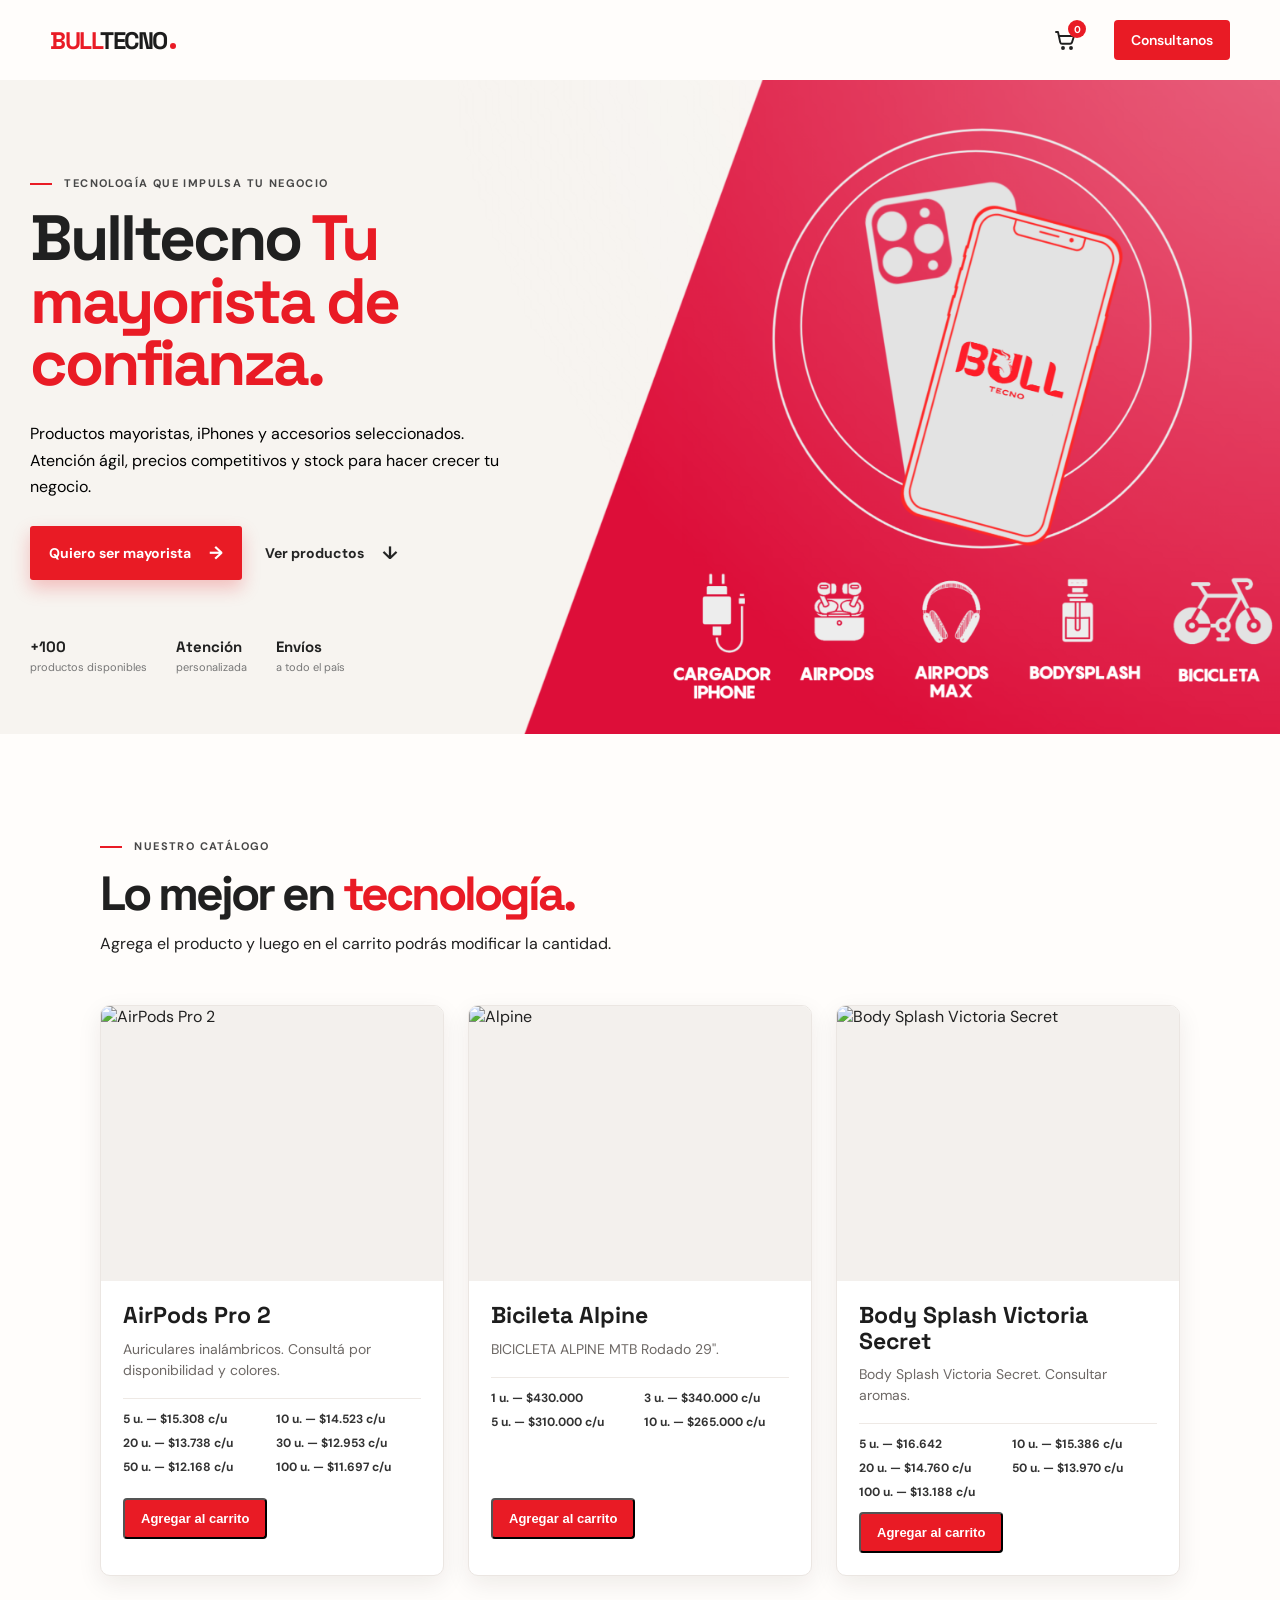
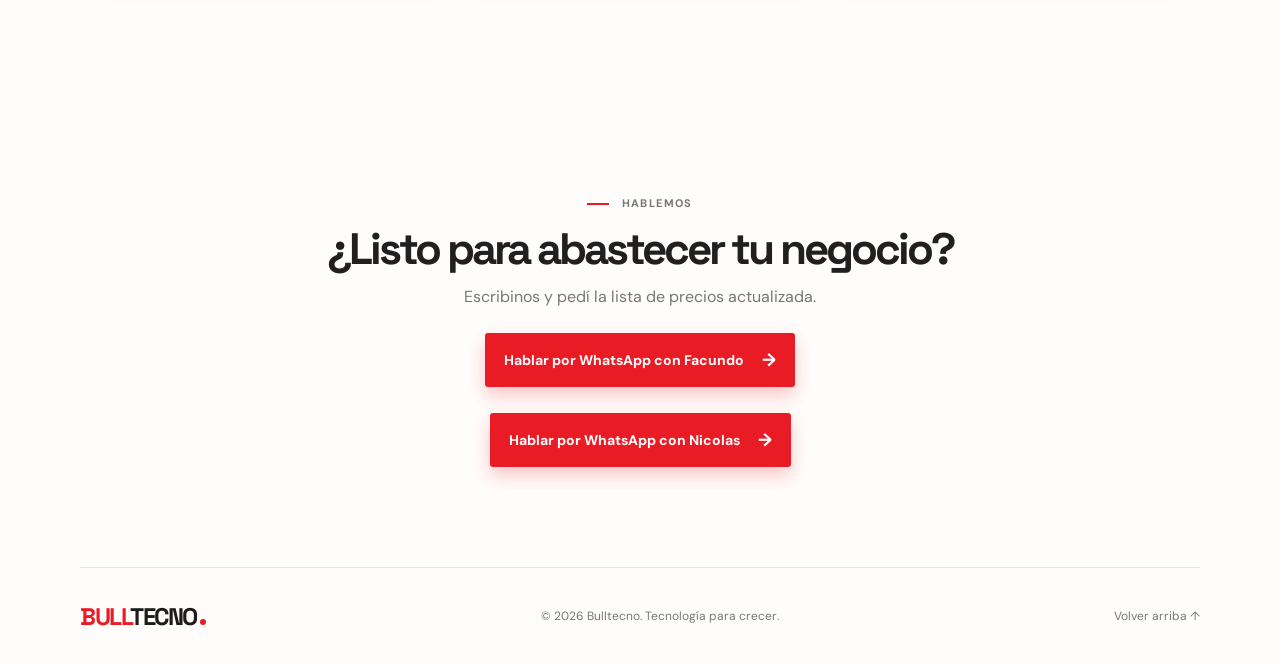
==== commit b54343b7: "imagenes" ====
--- a/index.html
+++ b/index.html
@@ -209,7 +209,6 @@
 
       <section class="catalog" id="productos">
         <div class="section-heading"><p class="eyebrow"><span></span> NUESTRO CATÁLOGO</p><h2>Lo mejor en <em>tecnología.</em></h2><p>Agrega el producto y luego en el carrito podrás modificar la cantidad.</p></div>
-        <a class="all-link" href="#contacto">Ver catálogo completo <b>→</b></a>
         <div class="category-grid">
           <div class="product-catalog-grid">
             <article class="store-product-card">
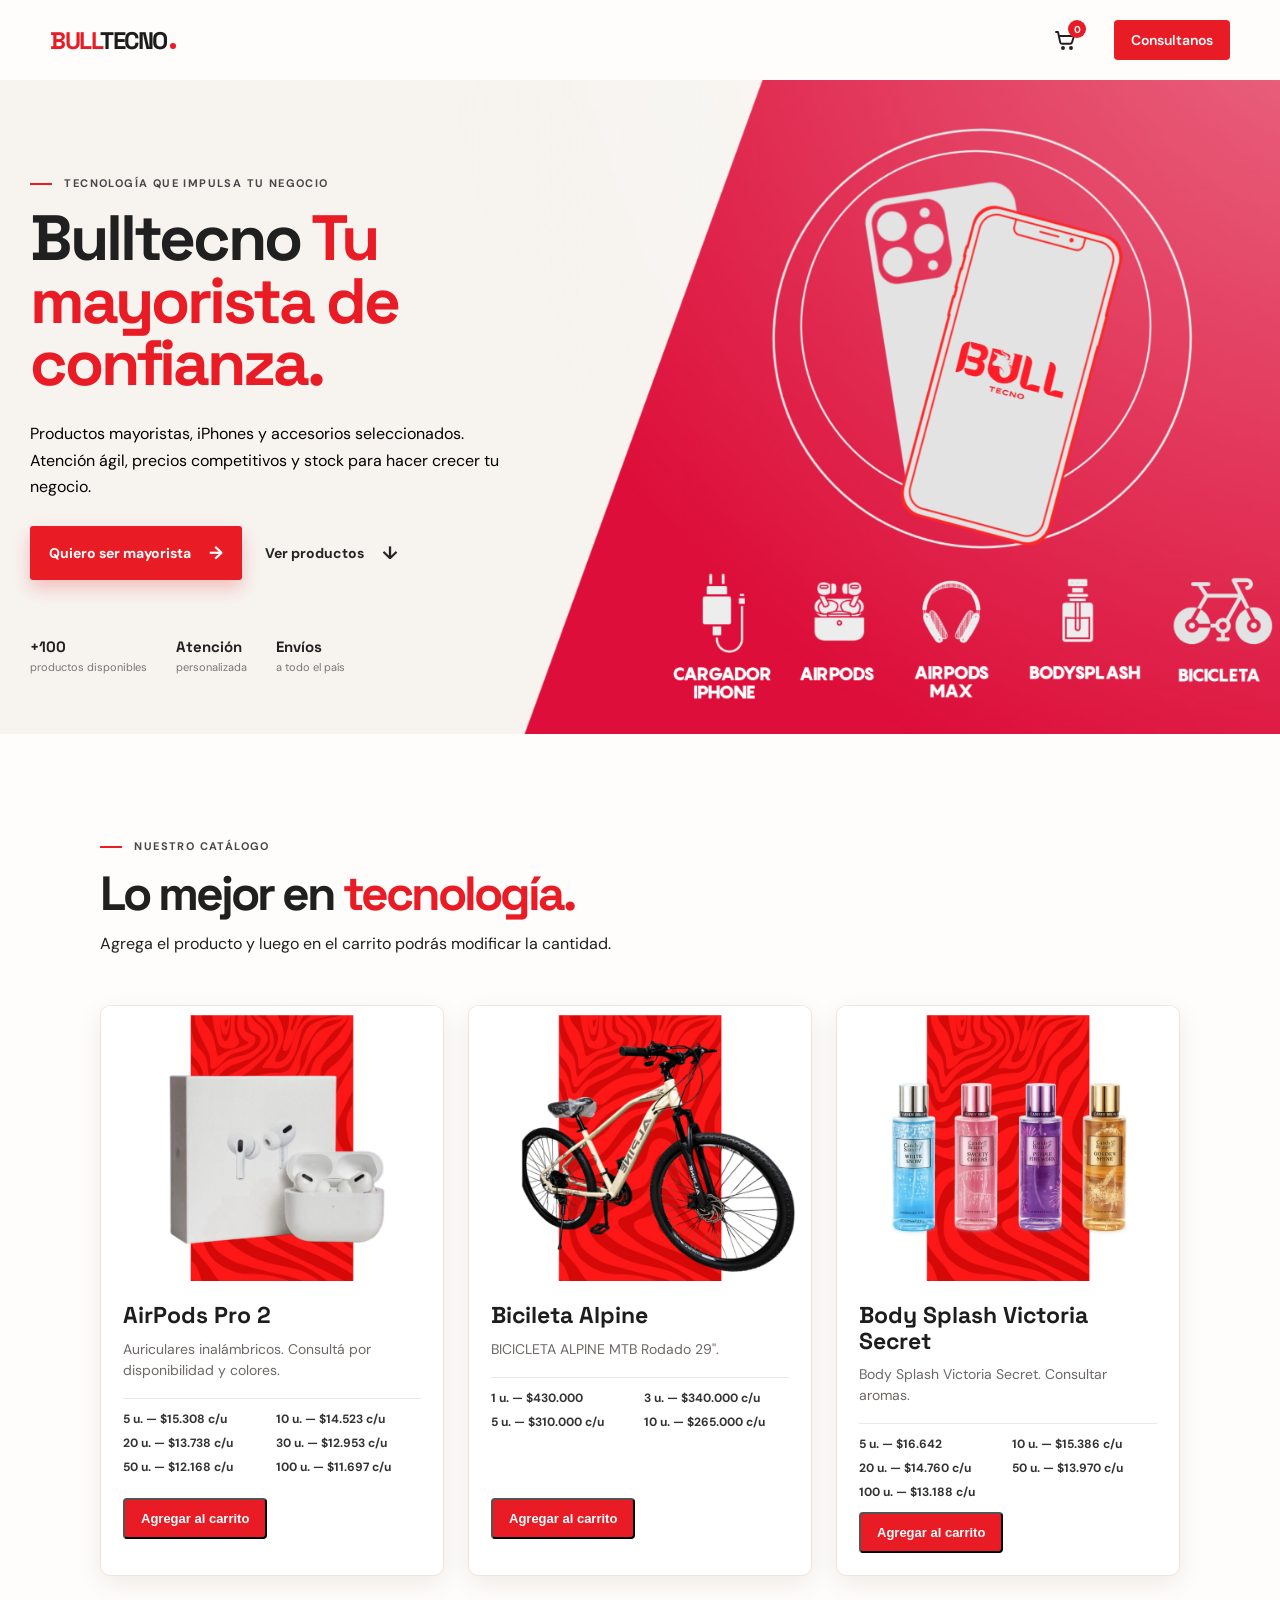
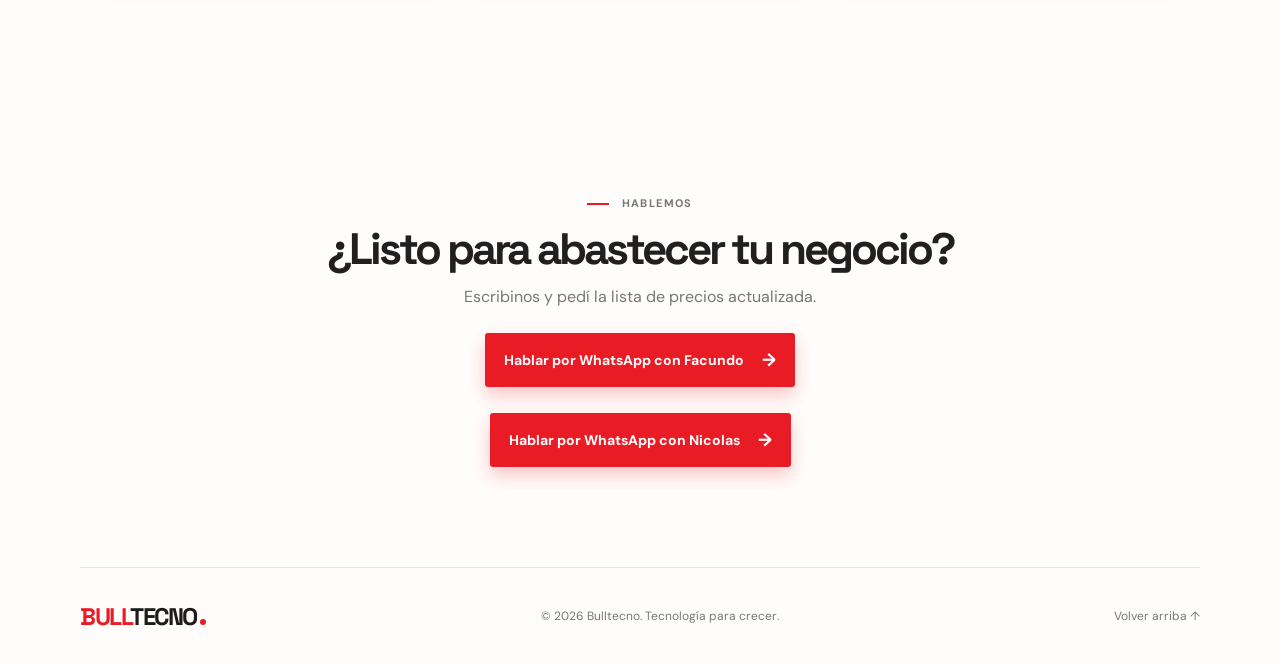
==== commit 9d3778e1: "produc" ====
--- a/index.html
+++ b/index.html
@@ -212,7 +212,7 @@
         <div class="category-grid">
           <div class="product-catalog-grid">
             <article class="store-product-card">
-              <div class="store-product-image-wrap"><img src="img/airpod.jpeg" alt="AirPods Pro 2" class="store-product-image" /></div>
+              <div class="store-product-image-wrap"><img src="img/airpod.jpg" alt="AirPods Pro 2" class="store-product-image" /></div>
               <div class="store-product-body">
                 <h3>AirPods Pro 2</h3>
                 <p class="store-product-description">Auriculares inalámbricos. Consultá por disponibilidad y colores.</p>
@@ -224,7 +224,7 @@
             </article>
 
             <article class="store-product-card">
-              <div class="store-product-image-wrap"><img src="img/Alpine.jpeg" alt="Alpine" class="store-product-image" /></div>
+              <div class="store-product-image-wrap"><img src="img/Alpine.jpg" alt="Alpine" class="store-product-image" /></div>
               <div class="store-product-body">
                 <h3>Bicileta Alpine</h3>
                 <p class="store-product-description">BICICLETA ALPINE MTB Rodado 29''.</p>
@@ -236,7 +236,7 @@
             </article>
             
             <article class="store-product-card">
-              <div class="store-product-image-wrap"><img src="img/body.jpeg" alt="Body Splash Victoria Secret" class="store-product-image" /></div>
+              <div class="store-product-image-wrap"><img src="img/body.jpg" alt="Body Splash Victoria Secret" class="store-product-image" /></div>
               <div class="store-product-body">
                 <h3>Body Splash Victoria Secret</h3>
                 <p class="store-product-description">Body Splash Victoria Secret. Consultar aromas.</p>
